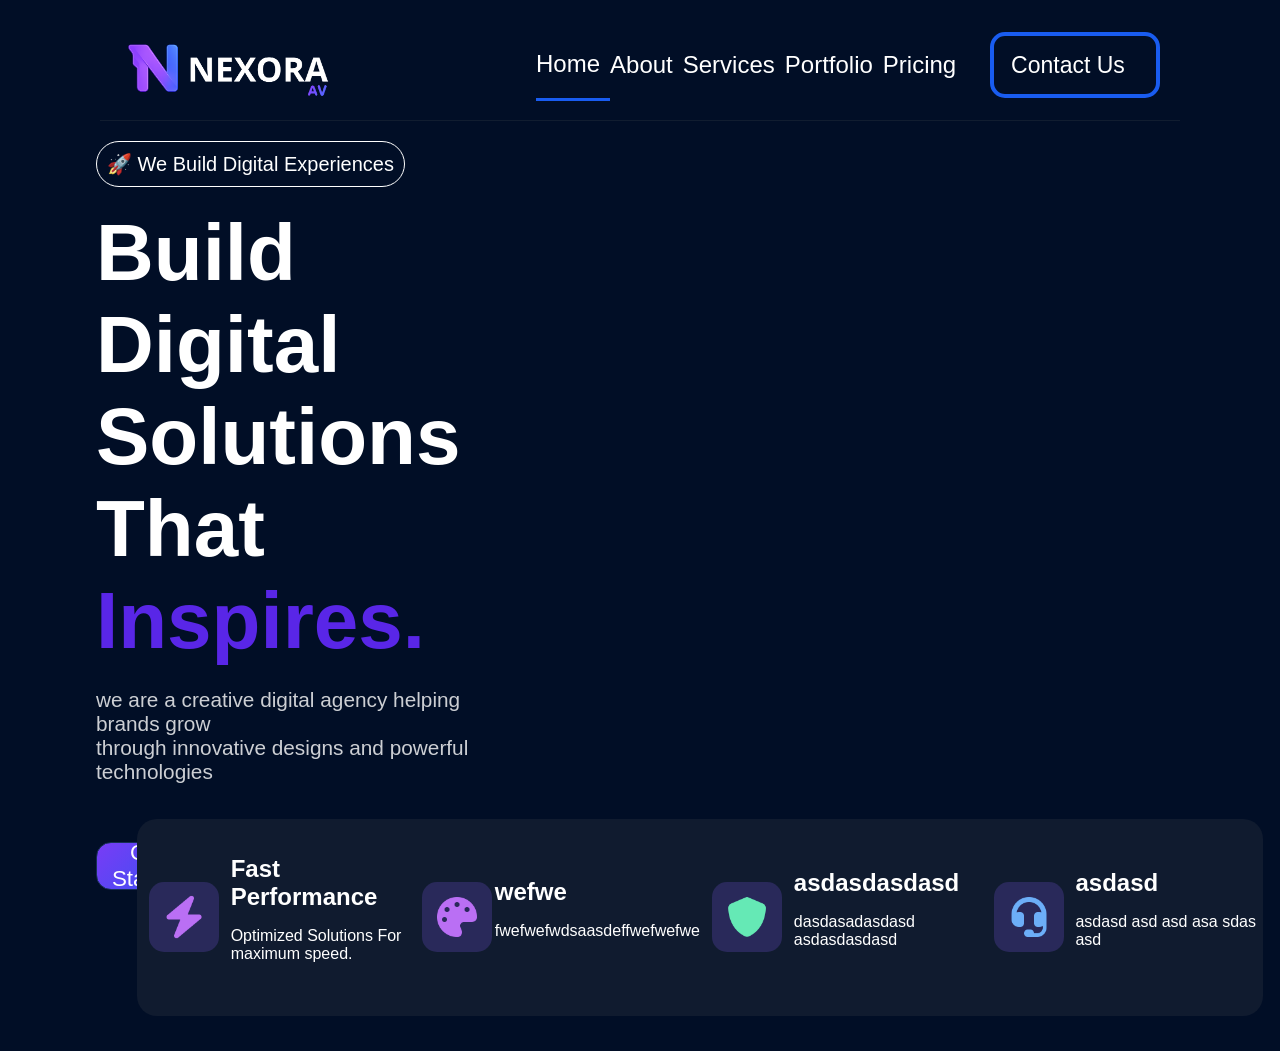
==== code/index.html @ eb7c353b "idk what to say" ====
<!DOCTYPE html>
<html lang="en">

          <head>
                   
                    <link rel="stylesheet" href="style.css">
                    <link rel="shortcut icon" href="img/logo.png" type="image/x-icon">
                    <meta charset="UTF-8">
                    <meta name="viewport" content="width=device-width, initial-scale=1.0">
                    <title>Nexora</title>
                    <link rel="alternate" href="atom.xml" type="application/atom+xml" title="Atom">
          </head>

          <body>

                    <header>
                              <nav>
                                        <img id="logo" src="./img/brand.png" alt="">

                                        <ul>
                                                  <li id="home"><a href="">Home</a></li>
                                                  <li><a href="./About/index.html">About</a></li>
                                                  <li><a href="./Services/index.html">Services</a></li>
                                                  <li><a href="./Portfolio/index.html">Portfolio</a></li>
                                                  <li><a href="./pricing/index.html">Pricing</a></li>
                                                  
                                        </ul>
                                        <button id="contact_us">Contact Us</button>
                              </nav>
                    </header>
                    <main>
                              <div id="mainContainer">
                                        <div id="informContainer">
                                                  <h6 id="pill">🚀 We Build Digital Experiences</h6>
                                                  <h1 id="mainH">Build Digital <br> Solutions That <br>
                                                            <span>Inspires.</span>
                                                  </h1>
                                                  <p id="paragraph">we are a creative digital agency helping brands grow
                                                            <br> through innovative designs and powerful technologies
                                                  </p>
                                                  <div id="buttonContainer">
                                                            <button id="b1">Get Started <img src="./img/arrow_right.png"
                                                                                alt=""></button>
                                                            <button id="b2">View Our Work <img src="./img/business.png"
                                                                                alt=""></button>
                                                  </div>
                                        </div>
                                        <div id="imgcontainer">
                                                  <img id="tabImg" src="./img/data.png" alt="">
                                        </div>

                              </div>
                              <div id="supportContainer">
                                        <div id="futter">
                                                  <div class="child">
                                                            <div class="imgcontan">
                                                                      <div class="imgc">
                                                                                <img class="img" src="./img/bolt-solid.png" alt="">
                                                                      </div>
                                                            </div>
                                                            <div>
                                                                      <h1 class="smallH">Fast Performance</h1>
                                                                      <p class="smallp">Optimized Solutions For <br> maximum speed. </p>
                                                            </div>
                                                  </div>
                                                  <div class="child">
                                                            <div class="imgcontan">
                                                                      <div class="imgc">
                                                                                <img class="img"
                                                                                          src="./img/palette-solid.png"
                                                                                          alt="">
                                                                      </div>
                                                            </div>
                                                            <div>
                                                                      <h1 class="smallH">wefwe</h1>
                                                                      <p class="smallp">fwefwefwdsaasdeffwefwefwe</p>
                                                            </div>
                                                  </div>
                                                  <div class="child">
                                                            <div class="imgcontan">
                                                                      <div class="imgc">
                                                                                <img class="img"
                                                                                          src="./img/shield-solid.png"
                                                                                          alt="">
                                                                      </div>
                                                            </div>
                                                            <div>
                                                                      <h1 class="smallH">asdasdasdasd</h1>
                                                                      <p class="smallp">dasdasadasdasd asdasdasdasd</p>
                                                            </div>
                                                  </div>
                                                  <div class="child">
                                                            <div class="imgcontan">
                                                                      <div class="imgc">
                                                                                <img class="img"
                                                                                          src="./img/headset-solid.png"
                                                                                          alt="">
                                                                      </div>
                                                            </div>
                                                            <div>
                                                                      <h1 class="smallH">asdasd</h1>
                                                                      <p class="smallp"> asdasd asd asd asa sdas asd</p>
                                                            </div>
                                                  </div>
                                        </div>
                              </div>
                    </main>
                    <script src="app.js"></script>
          </body>

</html>
---- code/style.css ----
body {
          width: 100%;
          height: 100vh;
          margin: 0px;
          background: #010e26;
          display: grid;
          grid-template-rows: auto 1fr auto;

}




header {
          margin-top: 10px;
          padding-left: 100px;
          padding-right: 100px;

}

nav {

          display: grid;
          grid-template-columns: auto 1fr auto;
          border-bottom: 0.5px solid #111d30;

}

nav ul {

          text-align: center;
          padding-left: 30%;
          padding-right: 10%;
          display: flex;
          list-style: none;
          justify-content: space-between;
          align-items: center;
}

nav ul a {
          font-family: "Poppi", sans-serif;
          text-decoration: none;
          color: #ffff;
          font-weight: 300;
          font-size: 1.5rem;
          margin-right: 10px;
}

#logo {
          width: 250px;
}

#contact_us {
          background: #010e26;
          align-self: center;
          height: 60%;
          font-weight: 500;
          font-size: 23px;
          color: white;
          width: 170px;
          border: 4px solid #195cf0;
          border-radius: 15px;
          font-family: "Poppi", sans-serif;


}

#home {
          padding: 20px;
          padding-left: 0px;
          padding-right: 0px;
          border-bottom: 3px solid #195cf0;

}

#mainContainer {

          width: 100%;
          height: 75%;
          display: grid;
          grid-template-columns: 1fr 1fr;
}



#informContainer {
          display: grid;
          grid-template-rows: auto auto auto 1fr;
          height: 100%;
          margin-left: 20%;
          

}

#pill {
          font-family: "Poppi", sans-serif;
          color: white;
          font-size: 20px;
          width: fit-content;
          border: 1px solid white;
          border-radius: 30px;
          padding: 10px;
          font-weight: 100;
          margin: 20px;
          margin-left: 0px;
}

span {
          color: #5926e7;
}

#mainH {
          font-family: "Poppi", sans-serif;
          color: white;
          font-size: 5em;
          margin: 0px;



}

#paragraph {
          font-size: 1.3em;
          color: white;
          opacity: 0.8;
          font-family: "Poppi", sans-serif;
}

#buttonContainer {
          display: flex;
          align-items: center;
          justify-content: start;

}

button {
          margin: 20px;
          border: 1px solid #172f54;
          height: 40%;
          width: 37%;
          color: white;
          text-align: center;
          align-items: center;
          display: flex;
          padding-right: 20px;
          font-weight: 500;
          justify-content: space-around;
          border-radius: 15px;
          background: none;
          font-size: 1.4em;

}

#b1 {
          margin-left: 0px;
          background: linear-gradient(134deg, #793cf6, #195bef);
          background: linear-gradient(134deg, #793cf6, #195bef);

}

#imgcontainer {
          filter: drop-shadow(0px 0px 90px #195bef);
          display: flex;
          align-items: center;
          justify-content: center;


}

#tabImg {
          width: 800px;
}

#supportContainer {
          width: 100%;
          height: 25%;

          display: flex;
          justify-content: center;
          align-items: start;
}

#futter {
          margin-left: 120px;
          display: grid;
          grid-template-columns: 1fr 1fr 1fr 1fr;
          width: 88%;
          height: 85%;
          background: #101b2f;
          border-radius: 20px;


}

.child {
          
          display: grid;
          grid-template-columns: 1fr 2fr;
          align-items: center;
          
}

.img {
          width: 50px;
}

.imgcontan {
          display: flex;
          align-items: center;
          justify-content: center;
}
.imgc{
          width: 70px;
          height: 70px;
          background: #29295a;
          display: flex;
          align-items: center;
          justify-content: center;
          border-radius: 15px;
}

.smallH {
          font-size:1.5em;
          margin: 0px;
          font-family: "Poppi", sans-serif;
          color: white;
}

.smallp {
          font-family: "Poppi", sans-serif;
          color: white;
}
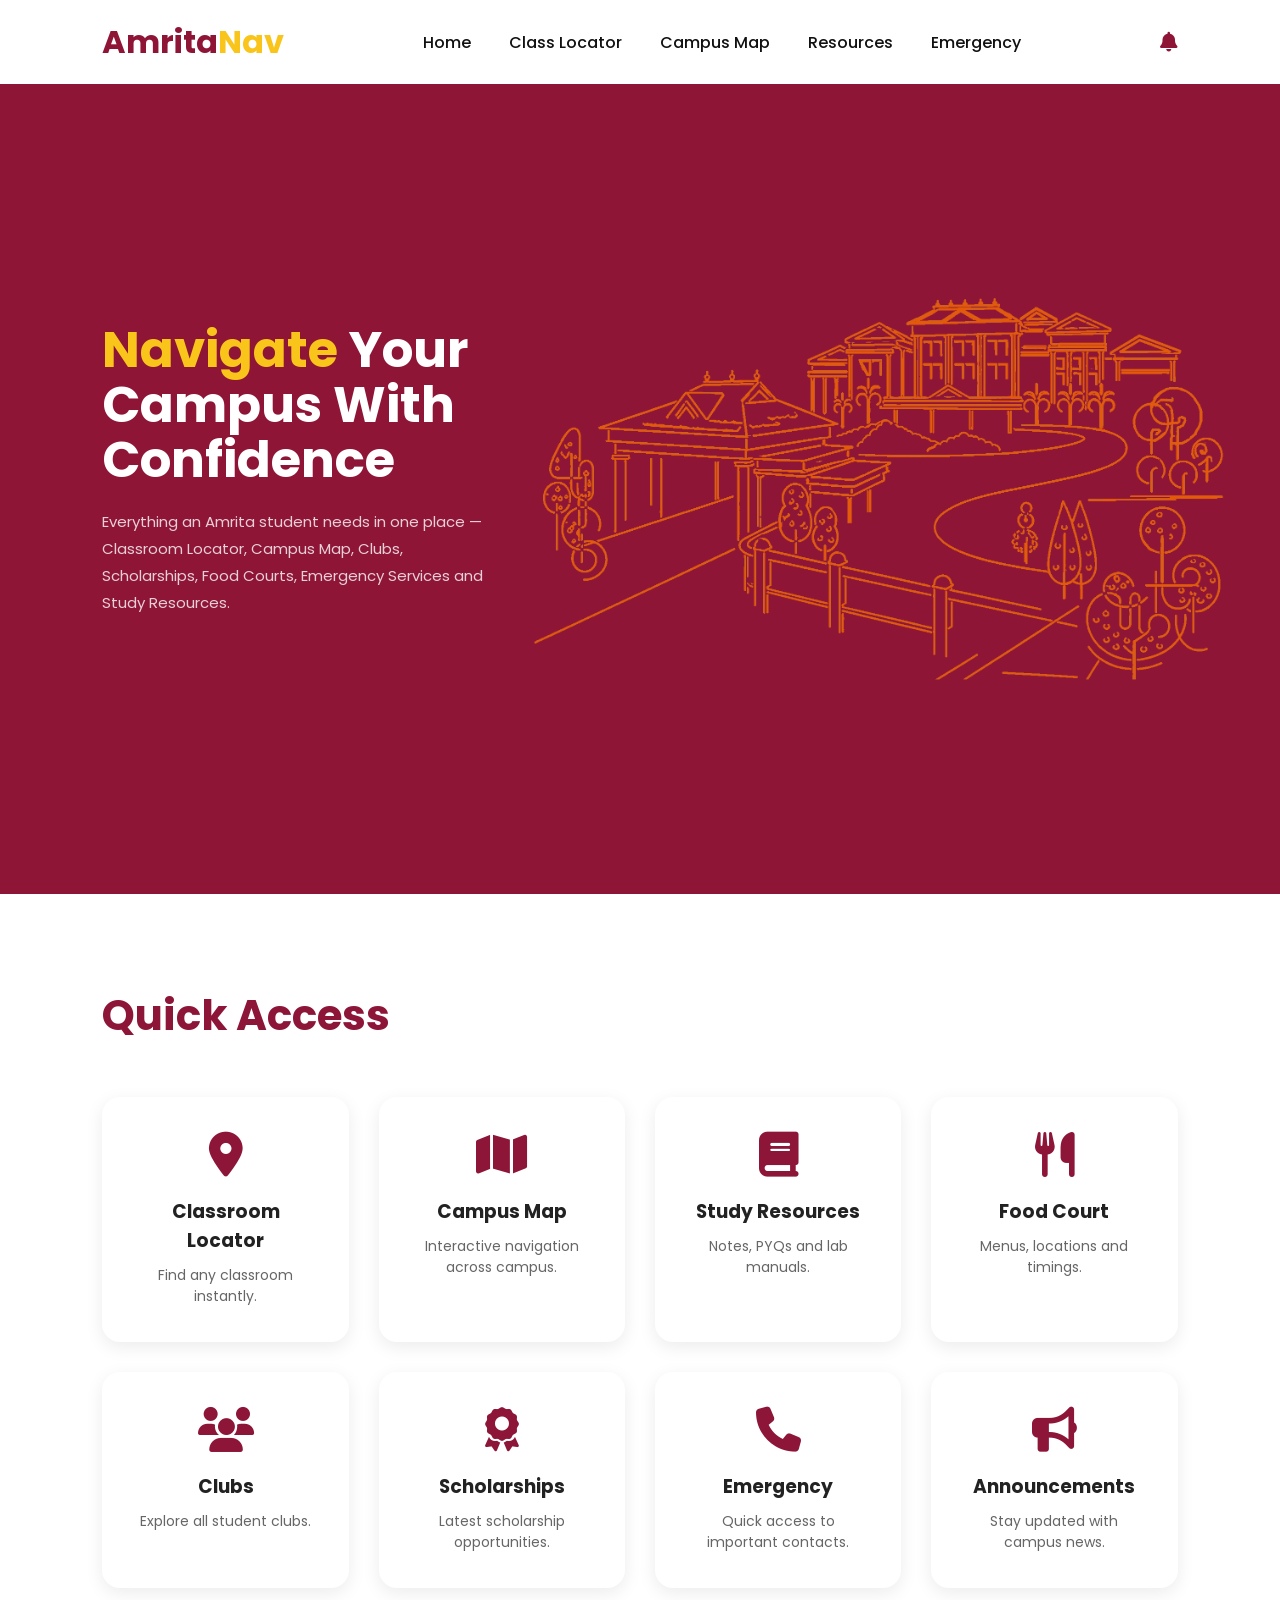
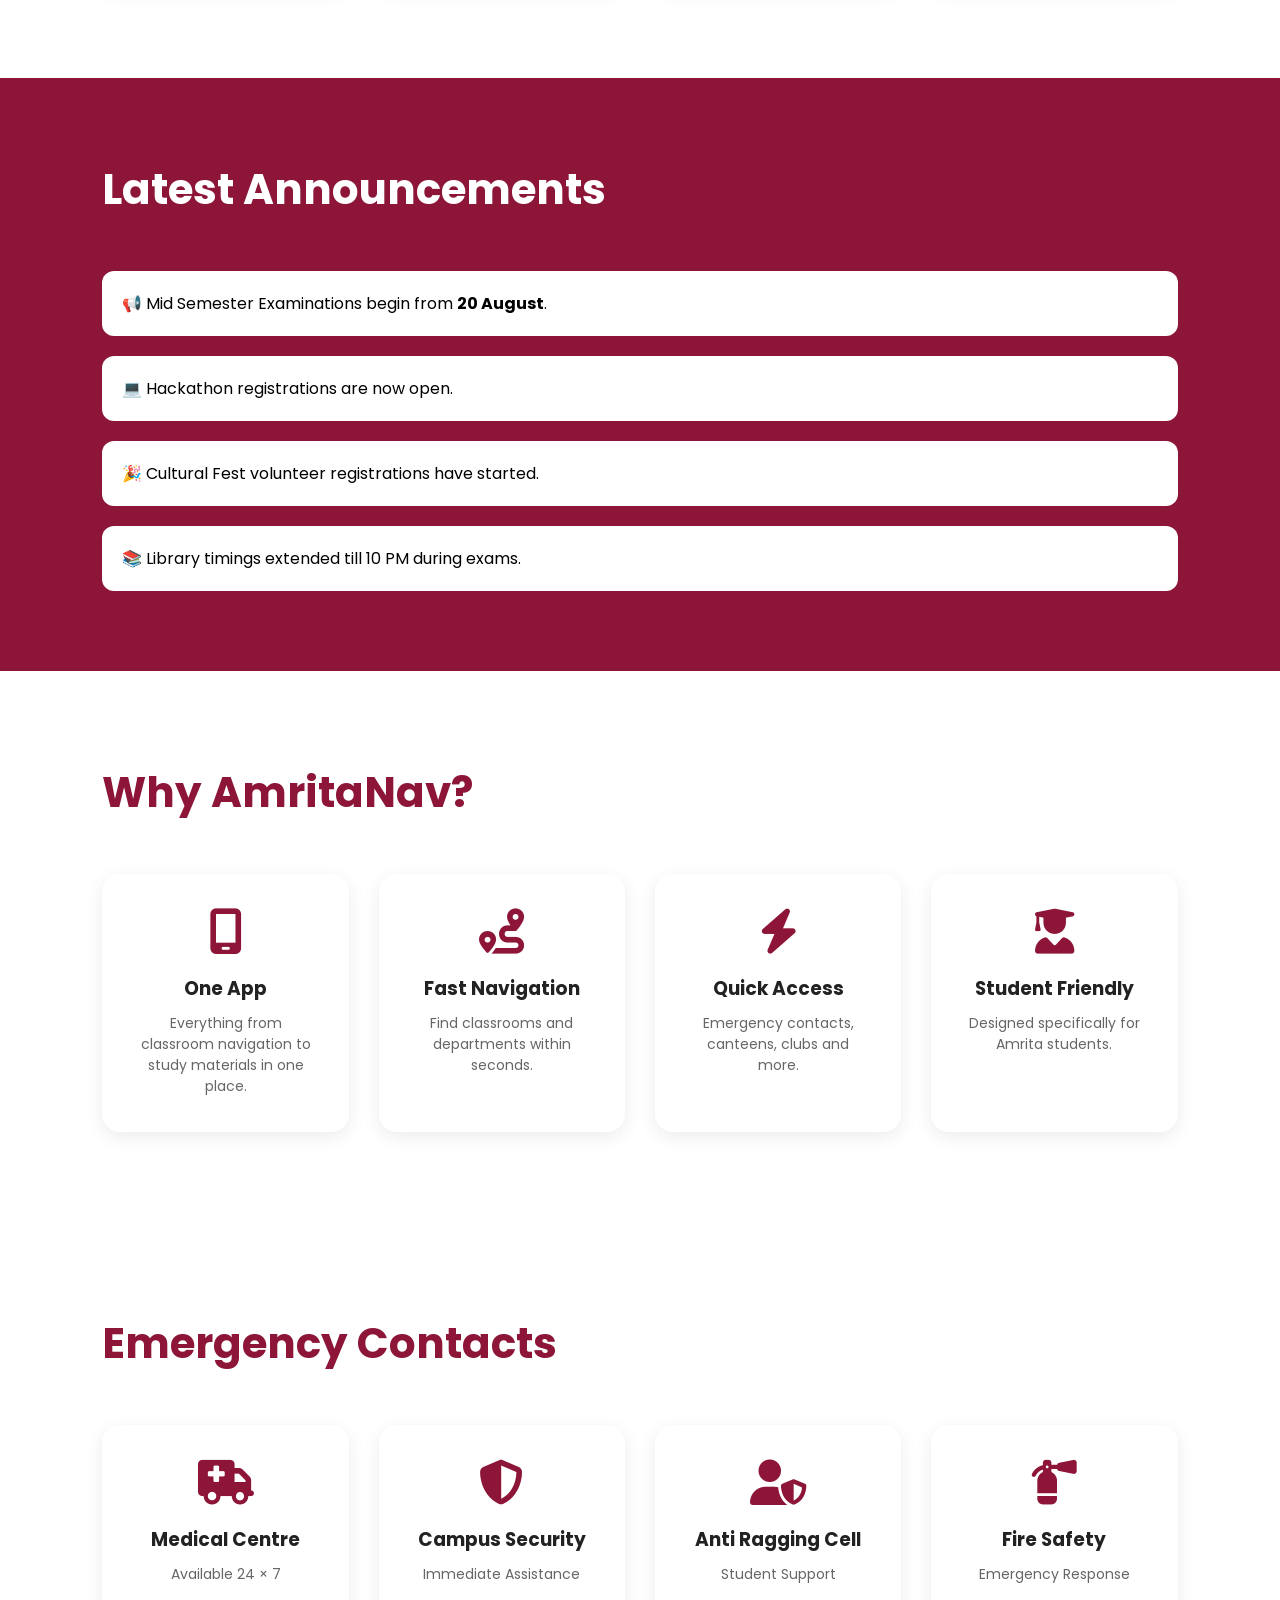
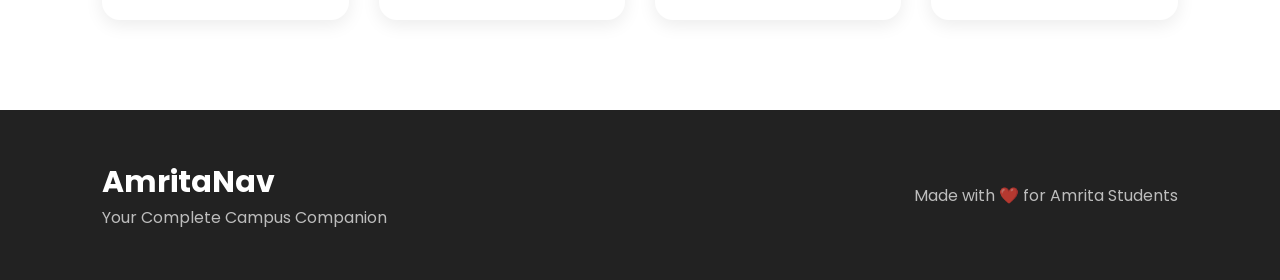
==== commit d7a336a3: "s" ====
--- a/code/index.html
+++ b/code/index.html
@@ -1,111 +1,392 @@
-<!DOCTYPE html>
-<html lang="en">
-
-          <head>
-                   
-                    <link rel="stylesheet" href="style.css">
-                    <link rel="shortcut icon" href="img/logo.png" type="image/x-icon">
-                    <meta charset="UTF-8">
-                    <meta name="viewport" content="width=device-width, initial-scale=1.0">
-                    <title>Nexora</title>
-                    <link rel="alternate" href="atom.xml" type="application/atom+xml" title="Atom">
-          </head>
-
-          <body>
-
-                    <header>
-                              <nav>
-                                        <img id="logo" src="./img/brand.png" alt="">
-
-                                        <ul>
-                                                  <li id="home"><a href="">Home</a></li>
-                                                  <li><a href="./About/index.html">About</a></li>
-                                                  <li><a href="./Services/index.html">Services</a></li>
-                                                  <li><a href="./Portfolio/index.html">Portfolio</a></li>
-                                                  <li><a href="./pricing/index.html">Pricing</a></li>
-                                                  
-                                        </ul>
-                                        <button id="contact_us">Contact Us</button>
-                              </nav>
-                    </header>
-                    <main>
-                              <div id="mainContainer">
-                                        <div id="informContainer">
-                                                  <h6 id="pill">🚀 We Build Digital Experiences</h6>
-                                                  <h1 id="mainH">Build Digital <br> Solutions That <br>
-                                                            <span>Inspires.</span>
-                                                  </h1>
-                                                  <p id="paragraph">we are a creative digital agency helping brands grow
-                                                            <br> through innovative designs and powerful technologies
-                                                  </p>
-                                                  <div id="buttonContainer">
-                                                            <button id="b1">Get Started <img src="./img/arrow_right.png"
-                                                                                alt=""></button>
-                                                            <button id="b2">View Our Work <img src="./img/business.png"
-                                                                                alt=""></button>
-                                                  </div>
-                                        </div>
-                                        <div id="imgcontainer">
-                                                  <img id="tabImg" src="./img/data.png" alt="">
-                                        </div>
-
-                              </div>
-                              <div id="supportContainer">
-                                        <div id="futter">
-                                                  <div class="child">
-                                                            <div class="imgcontan">
-                                                                      <div class="imgc">
-                                                                                <img class="img" src="./img/bolt-solid.png" alt="">
-                                                                      </div>
-                                                            </div>
-                                                            <div>
-                                                                      <h1 class="smallH">Fast Performance</h1>
-                                                                      <p class="smallp">Optimized Solutions For <br> maximum speed. </p>
-                                                            </div>
-                                                  </div>
-                                                  <div class="child">
-                                                            <div class="imgcontan">
-                                                                      <div class="imgc">
-                                                                                <img class="img"
-                                                                                          src="./img/palette-solid.png"
-                                                                                          alt="">
-                                                                      </div>
-                                                            </div>
-                                                            <div>
-                                                                      <h1 class="smallH">wefwe</h1>
-                                                                      <p class="smallp">fwefwefwdsaasdeffwefwefwe</p>
-                                                            </div>
-                                                  </div>
-                                                  <div class="child">
-                                                            <div class="imgcontan">
-                                                                      <div class="imgc">
-                                                                                <img class="img"
-                                                                                          src="./img/shield-solid.png"
-                                                                                          alt="">
-                                                                      </div>
-                                                            </div>
-                                                            <div>
-                                                                      <h1 class="smallH">asdasdasdasd</h1>
-                                                                      <p class="smallp">dasdasadasdasd asdasdasdasd</p>
-                                                            </div>
-                                                  </div>
-                                                  <div class="child">
-                                                            <div class="imgcontan">
-                                                                      <div class="imgc">
-                                                                                <img class="img"
-                                                                                          src="./img/headset-solid.png"
-                                                                                          alt="">
-                                                                      </div>
-                                                            </div>
-                                                            <div>
-                                                                      <h1 class="smallH">asdasd</h1>
-                                                                      <p class="smallp"> asdasd asd asd asa sdas asd</p>
-                                                            </div>
-                                                  </div>
-                                        </div>
-                              </div>
-                    </main>
-                    <script src="app.js"></script>
-          </body>
-
+<!DOCTYPE html>
+<html lang="en">
+
+          <head>
+                    <link rel="shortcut icon" href="./logo.png" type="image/x-icon">
+
+                    <meta charset="UTF-8">
+
+                    <meta name="viewport" content="width=device-width, initial-scale=1.0">
+
+                    <title>AmritaNav</title>
+
+                    <link rel="preconnect" href="https://fonts.googleapis.com">
+
+                    <link rel="preconnect" href="https://fonts.gstatic.com" crossorigin>
+
+                    <link href="https://fonts.googleapis.com/css2?family=Poppins:wght@300;400;500;600;700&display=swap"
+                              rel="stylesheet">
+
+                    <link rel="stylesheet"
+                              href="https://cdnjs.cloudflare.com/ajax/libs/font-awesome/6.6.0/css/all.min.css">
+
+                    <link rel="stylesheet" href="style.css">
+
+          </head>
+
+          <body data-theme="light">
+
+                    <nav>
+
+                              <div class="logo">
+
+                                        Amrita<span>Nav</span>
+
+                              </div>
+
+                              <ul>
+
+                                        <li><a href="#">Home</a></li>
+
+                                        <li><a href="#">Class Locator</a></li>
+
+                                        <li><a href="#">Campus Map</a></li>
+
+                                        <li><a href="#">Resources</a></li>
+
+                                        <li><a href="#">Emergency</a></li>
+
+                              </ul>
+
+                              <div class="icons">
+                                        <i class="fa-solid fa-bell"></i>
+
+                              </div>
+
+                    </nav>
+
+                    <section class="page1">
+
+                              
+
+                                        <div>
+                                                  <h1>
+
+                                                            <Span>Navigate</Span> Your Campus With Confidence
+
+                                                  </h1>
+
+                                                  <p>
+
+                                                            Everything an Amrita student needs in one place —
+                                                            Classroom Locator, Campus Map, Clubs,
+                                                            Scholarships, Food Courts, Emergency Services
+                                                            and Study Resources.
+
+                                                  </p>
+                                        </div>
+                                        <div>
+                                                  <img class="Collage" id="Collage" src="./img/Collage.webp" alt="">
+                                        </div>
+
+
+
+                             
+
+                    </section>
+
+                    <section class="section">
+
+                              <h2 class="title">
+
+                                        Quick Access
+
+                              </h2>
+
+                              <div class="grid">
+
+                                        <div class="card">
+
+                                                  <i class="fa-solid fa-location-dot"></i>
+
+                                                  <h3>Classroom Locator</h3>
+
+                                                  <p>Find any classroom instantly.</p>
+
+                                        </div>
+
+                                        <div class="card">
+
+                                                  <i class="fa-solid fa-map"></i>
+
+                                                  <h3>Campus Map</h3>
+
+                                                  <p>Interactive navigation across campus.</p>
+
+                                        </div>
+
+                                        <div class="card">
+
+                                                  <i class="fa-solid fa-book"></i>
+
+                                                  <h3>Study Resources</h3>
+
+                                                  <p>Notes, PYQs and lab manuals.</p>
+
+                                        </div>
+
+                                        <div class="card">
+
+                                                  <i class="fa-solid fa-utensils"></i>
+
+                                                  <h3>Food Court</h3>
+
+                                                  <p>Menus, locations and timings.</p>
+
+                                        </div>
+
+                                        <div class="card">
+
+                                                  <i class="fa-solid fa-users"></i>
+                                                  <h3>Clubs</h3>
+                                                  <p>Explore all student clubs.</p>
+
+                                        </div>
+
+                                        <div class="card">
+
+                                                  <i class="fa-solid fa-award"></i>
+
+                                                  <h3>Scholarships</h3>
+
+                                                  <p>Latest scholarship opportunities.</p>
+
+                                        </div>
+                                        <div class="card">
+
+                                                  <i class="fa-solid fa-phone"></i>
+
+                                                  <h3>Emergency</h3>
+
+                                                  <p>Quick access to important contacts.</p>
+
+                                        </div>
+
+                                        <div class="card">
+
+                                                  <i class="fa-solid fa-bullhorn"></i>
+
+                                                  <h3>Announcements</h3>
+
+                                                  <p>Stay updated with campus news.</p>
+
+                                        </div>
+
+                              </div>
+
+                    </section>
+
+                    <section class="announcement">
+
+                              <h2 class="title" style="color:white;">
+
+                                        Latest Announcements
+
+                              </h2>
+
+                              <div class="notice">
+
+                                        📢 Mid Semester Examinations begin from <b>20 August</b>.
+
+                              </div>
+
+                              <div class="notice">
+
+                                        💻 Hackathon registrations are now open.
+
+                              </div>
+
+                              <div class="notice">
+
+                                        🎉 Cultural Fest volunteer registrations have started.
+
+                              </div>
+
+                              <div class="notice">
+
+                                        📚 Library timings extended till 10 PM during exams.
+
+                              </div>
+
+                    </section>
+
+                    <section class="section">
+
+                              <h2 class="title">
+
+                                        Why AmritaNav?
+
+                              </h2>
+
+                              <div class="grid">
+
+                                        <div class="card">
+
+                                                  <i class="fa-solid fa-mobile-screen"></i>
+
+                                                  <h3>One App</h3>
+
+                                                  <p>
+
+                                                            Everything from classroom navigation
+                                                            to study materials in one place.
+
+                                                  </p>
+
+                                        </div>
+
+                                        <div class="card">
+
+                                                  <i class="fa-solid fa-route"></i>
+
+                                                  <h3>Fast Navigation</h3>
+
+                                                  <p>
+
+                                                            Find classrooms and departments
+                                                            within seconds.
+
+                                                  </p>
+
+                                        </div>
+
+                                        <div class="card">
+
+                                                  <i class="fa-solid fa-bolt"></i>
+
+                                                  <h3>Quick Access</h3>
+
+                                                  <p>
+
+                                                            Emergency contacts,
+                                                            canteens,
+                                                            clubs and more.
+
+                                                  </p>
+
+                                        </div>
+
+                                        <div class="card">
+
+                                                  <i class="fa-solid fa-user-graduate"></i>
+
+                                                  <h3>Student Friendly</h3>
+
+                                                  <p>
+
+                                                            Designed specifically for
+                                                            Amrita students.
+
+                                                  </p>
+
+                                        </div>
+
+                              </div>
+
+                    </section>
+
+                    <section class="section" style="background:white;">
+
+                              <h2 class="title">
+
+                                        Emergency Contacts
+
+                              </h2>
+
+                              <div class="grid">
+
+                                        <div class="card">
+
+                                                  <i class="fa-solid fa-truck-medical"></i>
+
+                                                  <h3>Medical Centre</h3>
+
+                                                  <p>
+
+                                                            Available 24 × 7
+
+                                                  </p>
+
+                                        </div>
+
+                                        <div class="card">
+
+                                                  <i class="fa-solid fa-shield-halved"></i>
+
+                                                  <h3>Campus Security</h3>
+
+                                                  <p>
+
+                                                            Immediate Assistance
+
+                                                  </p>
+
+                                        </div>
+
+                                        <div class="card">
+
+                                                  <i class="fa-solid fa-user-shield"></i>
+
+                                                  <h3>Anti Ragging Cell</h3>
+
+                                                  <p>
+
+                                                            Student Support
+
+                                                  </p>
+
+                                        </div>
+
+                                        <div class="card">
+
+                                                  <i class="fa-solid fa-fire-extinguisher"></i>
+
+                                                  <h3>Fire Safety</h3>
+
+                                                  <p>
+
+                                                            Emergency Response
+
+                                                  </p>
+
+                                        </div>
+
+                              </div>
+
+                    </section>
+
+                    <footer>
+
+                              <div>
+
+                                        <h2>
+
+                                                  AmritaNav
+
+                                        </h2>
+
+                                        <p>
+
+                                                  Your Complete Campus Companion
+
+                                        </p>
+
+                              </div>
+
+                              <div>
+
+                                        <p>
+
+                                                  Made with ❤️ for Amrita Students
+
+                                        </p>
+
+                              </div>
+
+                    </footer>
+
+                    <script src="app.js"></script>
+
+          </body>
+
 </html>
--- a/code/style.css
+++ b/code/style.css
@@ -1,232 +1,325 @@
+[data-theme="dark"] {
+          --primary: #8f1537;
+          --primary-dark: #6f102a;
+
+          --white: #fff;
+
+          --black: #111;
+
+          --gray: #666;
+
+          --light: #f4f4f4;
+
+          --shadow: 0 12px 35px rgba(0, 0, 0, .08);
+
+          --radius: 18px;
+
+          --transition: .35s ease;
+}
+
+[data-theme="light"] {
+          --primary: #8f1537;
+          --primary-dark: #6f102a;
+          --white: #fff;
+          --black: #111;
+          --gray: #222;
+          --light: #f4f4f4;
+          --shadow: 0 12px 35px rgba(0, 0, 0, .08);
+          --radius: 18px;
+          --transition: .35s ease;
+}
+
+* {
+          margin: 0;
+          padding: 0;
+          box-sizing: border-box;
+          font-family: 'Poppins', sans-serif;
+}
+
+html {
+          scroll-behavior: smooth;
+}
+
 body {
+          background: var(--white);
+          color: var(--gray);
+}
+
+nav {
+
+
           width: 100%;
-          height: 100vh;
-          margin: 0px;
-          background: #010e26;
-          display: grid;
-          grid-template-rows: auto 1fr auto;
-
-}
-
-
-
-
-header {
-          margin-top: 10px;
-          padding-left: 100px;
-          padding-right: 100px;
-
-}
-
-nav {
-
-          display: grid;
-          grid-template-columns: auto 1fr auto;
-          border-bottom: 0.5px solid #111d30;
-
-}
-
-nav ul {
-
-          text-align: center;
-          padding-left: 30%;
-          padding-right: 10%;
-          display: flex;
-          list-style: none;
+          background: var(--white);
+          display: flex;
           justify-content: space-between;
           align-items: center;
+          padding: 18px 8%;
+          z-index: 1000;
+          box-shadow: var(--shadow);
+
+}
+
+.logo {
+
+          font-size: 32px;
+          font-weight: 700;
+          color: var(--primary);
+
+}
+
+.logo span {
+
+          color: #f9c51a;
+
+}
+
+nav ul {
+
+          display: flex;
+          list-style: none;
+          gap: 38px;
+
+}
+
+nav ul li {
+
+          position: relative;
+
 }
 
 nav ul a {
-          font-family: "Poppi", sans-serif;
+          color: var(--black);
+          font-weight: 500;
           text-decoration: none;
-          color: #ffff;
-          font-weight: 300;
-          font-size: 1.5rem;
-          margin-right: 10px;
-}
-
-#logo {
-          width: 250px;
-}
-
-#contact_us {
-          background: #010e26;
-          align-self: center;
-          height: 60%;
-          font-weight: 500;
-          font-size: 23px;
+          transition: .3s;
+
+}
+
+nav ul a:hover {
+
+          color: var(--primary);
+
+}
+
+nav ul li::after {
+
+          content: "";
+
+          position: absolute;
+
+          left: 0;
+
+          bottom: -8px;
+
+          width: 0;
+
+          height: 2px;
+
+          background: var(--primary);
+
+          transition: .3s;
+
+}
+
+nav ul li:hover::after {
+
+          width: 100%;
+
+}
+
+.icons {
+
+          display: flex;
+          gap: 20px;
+          font-size: 20px;
+          color: #8f1537;
+
+}
+
+.page1 {
+          gap: 30px;
+          height: 90vh;
+          background: #8f1537;
+
+          background-size: cover;
+          background-position: center;
+
+          display: grid;
+
+          grid-template-columns: 1fr 1fr;
+
+
+          padding: 0 8%;
+
+}
+
+.page1>div:nth-child(1) {
+          display: flex;
+          flex-direction: column;
+          justify-content: center;
+          min-width: 400px;
+          max-width: 700px;
           color: white;
-          width: 170px;
-          border: 4px solid #195cf0;
-          border-radius: 15px;
-          font-family: "Poppi", sans-serif;
-
-
-}
-
-#home {
+          place-items: center;
+
+}
+
+.page1>div:nth-child(2) {
+          display: grid;
+          place-items: center right;
+          position: relative;
+
+}
+
+
+.page1 img {
+          width: 55vw;
+          transition: .6s;
+}
+
+.page1 h1 {
+
+          font-size: 50px;
+          line-height: 1.1;
+          margin-bottom: 20px;
+
+}
+
+.page1 h1>span {
+          color: #f9c51a;
+
+}
+
+.page1 p {
+
+          font-size: 15px;
+          line-height: 1.8;
+          margin-bottom: 40px;
+          opacity: 0.8;
+
+}
+
+
+
+.section {
+
+          padding: 90px 8%;
+
+}
+
+.title {
+
+          font-size: 42px;
+          margin-bottom: 50px;
+          color: #8C1538;
+
+}
+
+.grid {
+
+          display: grid;
+          grid-template-columns: repeat(auto-fit, minmax(230px, 1fr));
+          gap: 30px;
+
+}
+
+.card {
+
+          background: white;
+          padding: 35px;
+          border-radius: 18px;
+          text-align: center;
+          box-shadow: 0 5px 18px rgba(0, 0, 0, .08);
+          transition: .3s;
+
+}
+
+.card:hover {
+
+          transform: translateY(-10px);
+
+}
+
+.card i {
+
+          font-size: 45px;
+          color: #8C1538;
+          margin-bottom: 20px;
+
+}
+
+.card h3 {
+
+          margin-bottom: 10px;
+
+}
+
+.card p {
+
+          font-size: 14px;
+          color: #666;
+
+}
+
+.announcement {
+
+          background: #8C1538;
+          color: white;
+          padding: 80px 8%;
+
+}
+
+.notice {
+
+          background: white;
+          color: black;
           padding: 20px;
-          padding-left: 0px;
-          padding-right: 0px;
-          border-bottom: 3px solid #195cf0;
-
-}
-
-#mainContainer {
-
-          width: 100%;
-          height: 75%;
-          display: grid;
-          grid-template-columns: 1fr 1fr;
-}
-
-
-
-#informContainer {
-          display: grid;
-          grid-template-rows: auto auto auto 1fr;
-          height: 100%;
-          margin-left: 20%;
-          
-
-}
-
-#pill {
-          font-family: "Poppi", sans-serif;
+          border-radius: 12px;
+          margin-top: 20px;
+
+}
+
+footer {
+
+          background: #222;
           color: white;
-          font-size: 20px;
-          width: fit-content;
-          border: 1px solid white;
-          border-radius: 30px;
-          padding: 10px;
-          font-weight: 100;
-          margin: 20px;
-          margin-left: 0px;
-}
-
-span {
-          color: #5926e7;
-}
-
-#mainH {
-          font-family: "Poppi", sans-serif;
-          color: white;
-          font-size: 5em;
-          margin: 0px;
-
-
-
-}
-
-#paragraph {
-          font-size: 1.3em;
-          color: white;
-          opacity: 0.8;
-          font-family: "Poppi", sans-serif;
-}
-
-#buttonContainer {
-          display: flex;
+          padding: 50px 8%;
+          display: flex;
+          justify-content: space-between;
           align-items: center;
-          justify-content: start;
-
-}
-
-button {
-          margin: 20px;
-          border: 1px solid #172f54;
-          height: 40%;
-          width: 37%;
-          color: white;
-          text-align: center;
-          align-items: center;
-          display: flex;
-          padding-right: 20px;
-          font-weight: 500;
-          justify-content: space-around;
-          border-radius: 15px;
-          background: none;
-          font-size: 1.4em;
-
-}
-
-#b1 {
-          margin-left: 0px;
-          background: linear-gradient(134deg, #793cf6, #195bef);
-          background: linear-gradient(134deg, #793cf6, #195bef);
-
-}
-
-#imgcontainer {
-          filter: drop-shadow(0px 0px 90px #195bef);
-          display: flex;
-          align-items: center;
-          justify-content: center;
-
-
-}
-
-#tabImg {
-          width: 800px;
-}
-
-#supportContainer {
-          width: 100%;
-          height: 25%;
-
-          display: flex;
-          justify-content: center;
-          align-items: start;
-}
-
-#futter {
-          margin-left: 120px;
-          display: grid;
-          grid-template-columns: 1fr 1fr 1fr 1fr;
-          width: 88%;
-          height: 85%;
-          background: #101b2f;
-          border-radius: 20px;
-
-
-}
-
-.child {
-          
-          display: grid;
-          grid-template-columns: 1fr 2fr;
-          align-items: center;
-          
-}
-
-.img {
-          width: 50px;
-}
-
-.imgcontan {
-          display: flex;
-          align-items: center;
-          justify-content: center;
-}
-.imgc{
-          width: 70px;
-          height: 70px;
-          background: #29295a;
-          display: flex;
-          align-items: center;
-          justify-content: center;
-          border-radius: 15px;
-}
-
-.smallH {
-          font-size:1.5em;
-          margin: 0px;
-          font-family: "Poppi", sans-serif;
-          color: white;
-}
-
-.smallp {
-          font-family: "Poppi", sans-serif;
-          color: white;
+
+}
+
+footer h2 {
+
+          font-size: 30px;
+
+}
+
+footer p {
+
+          opacity: .7;
+
+}
+
+@media(max-width:900px) {
+
+          .hero h1 {
+
+                    font-size: 42px;
+
+          }
+
+          .search-box {
+
+                    width: 100%;
+
+          }
+
+          nav ul {
+
+                    display: none;
+
+          }
+
 }
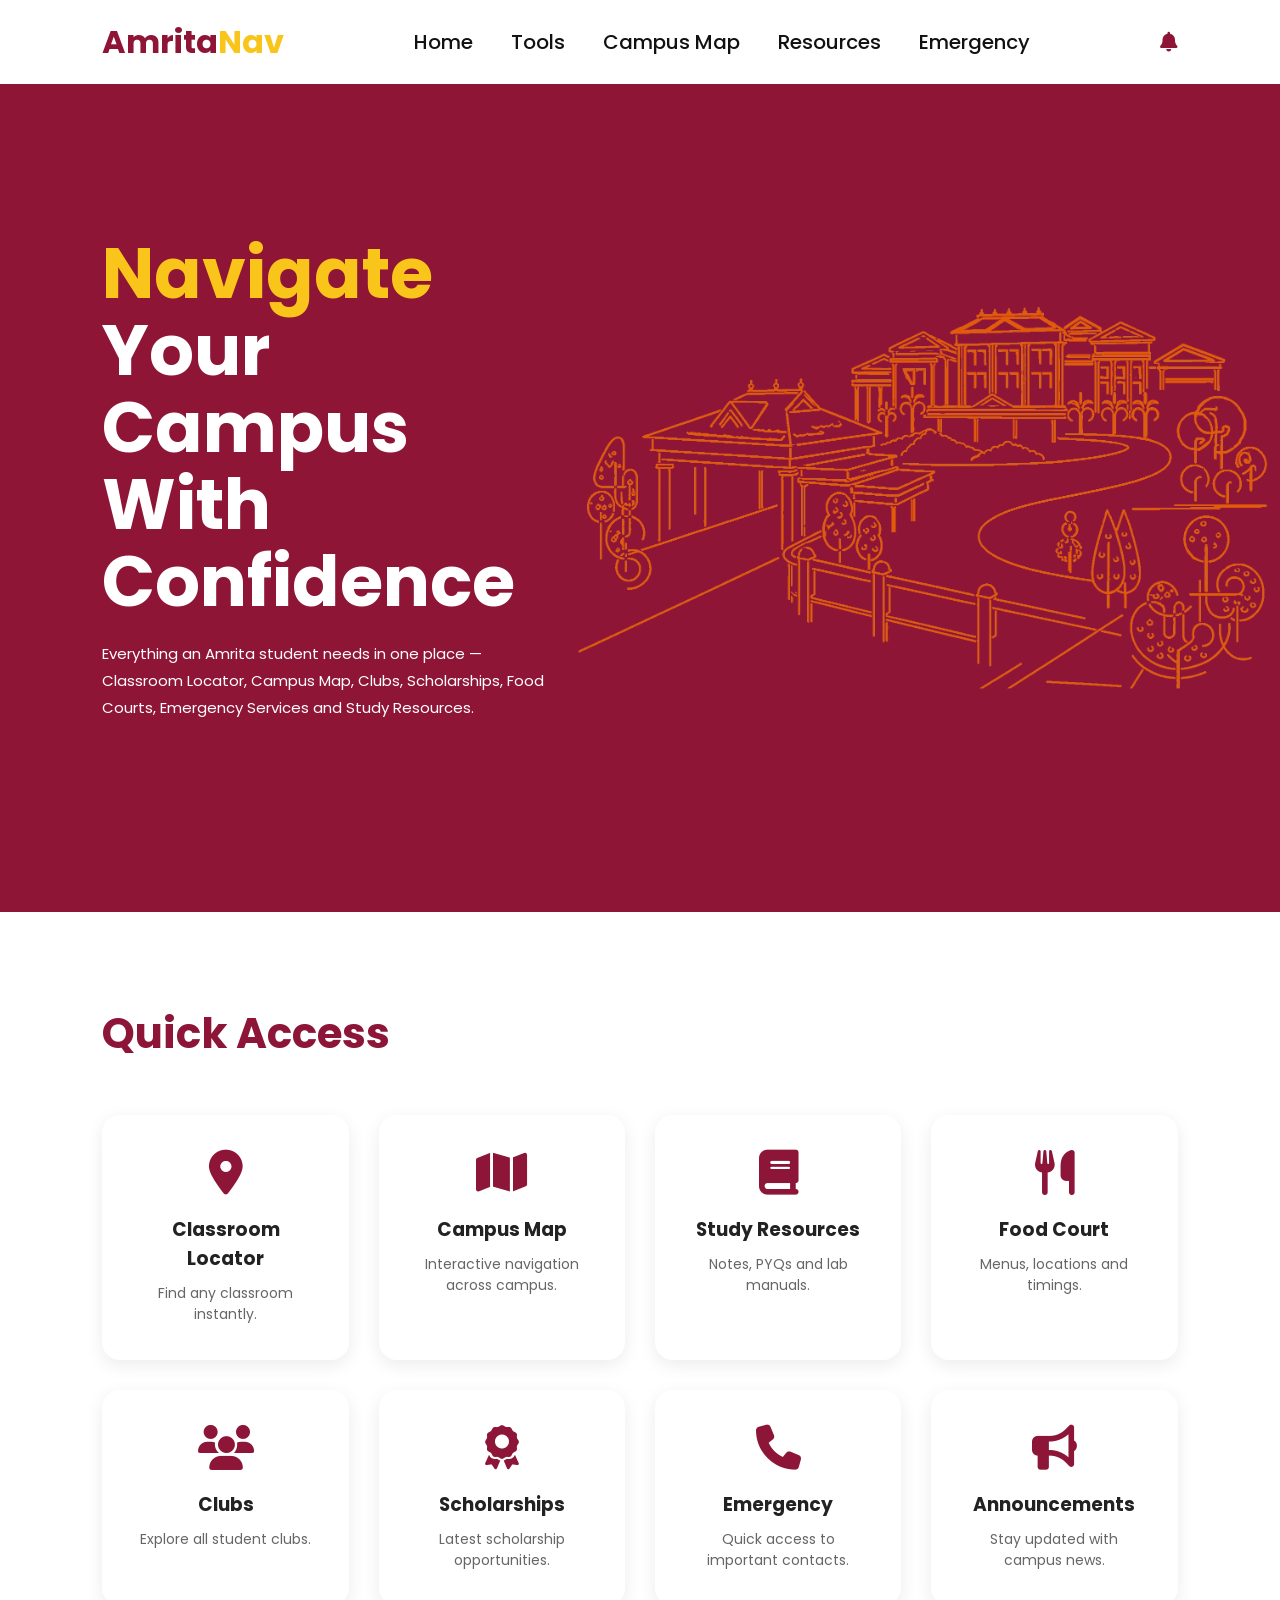
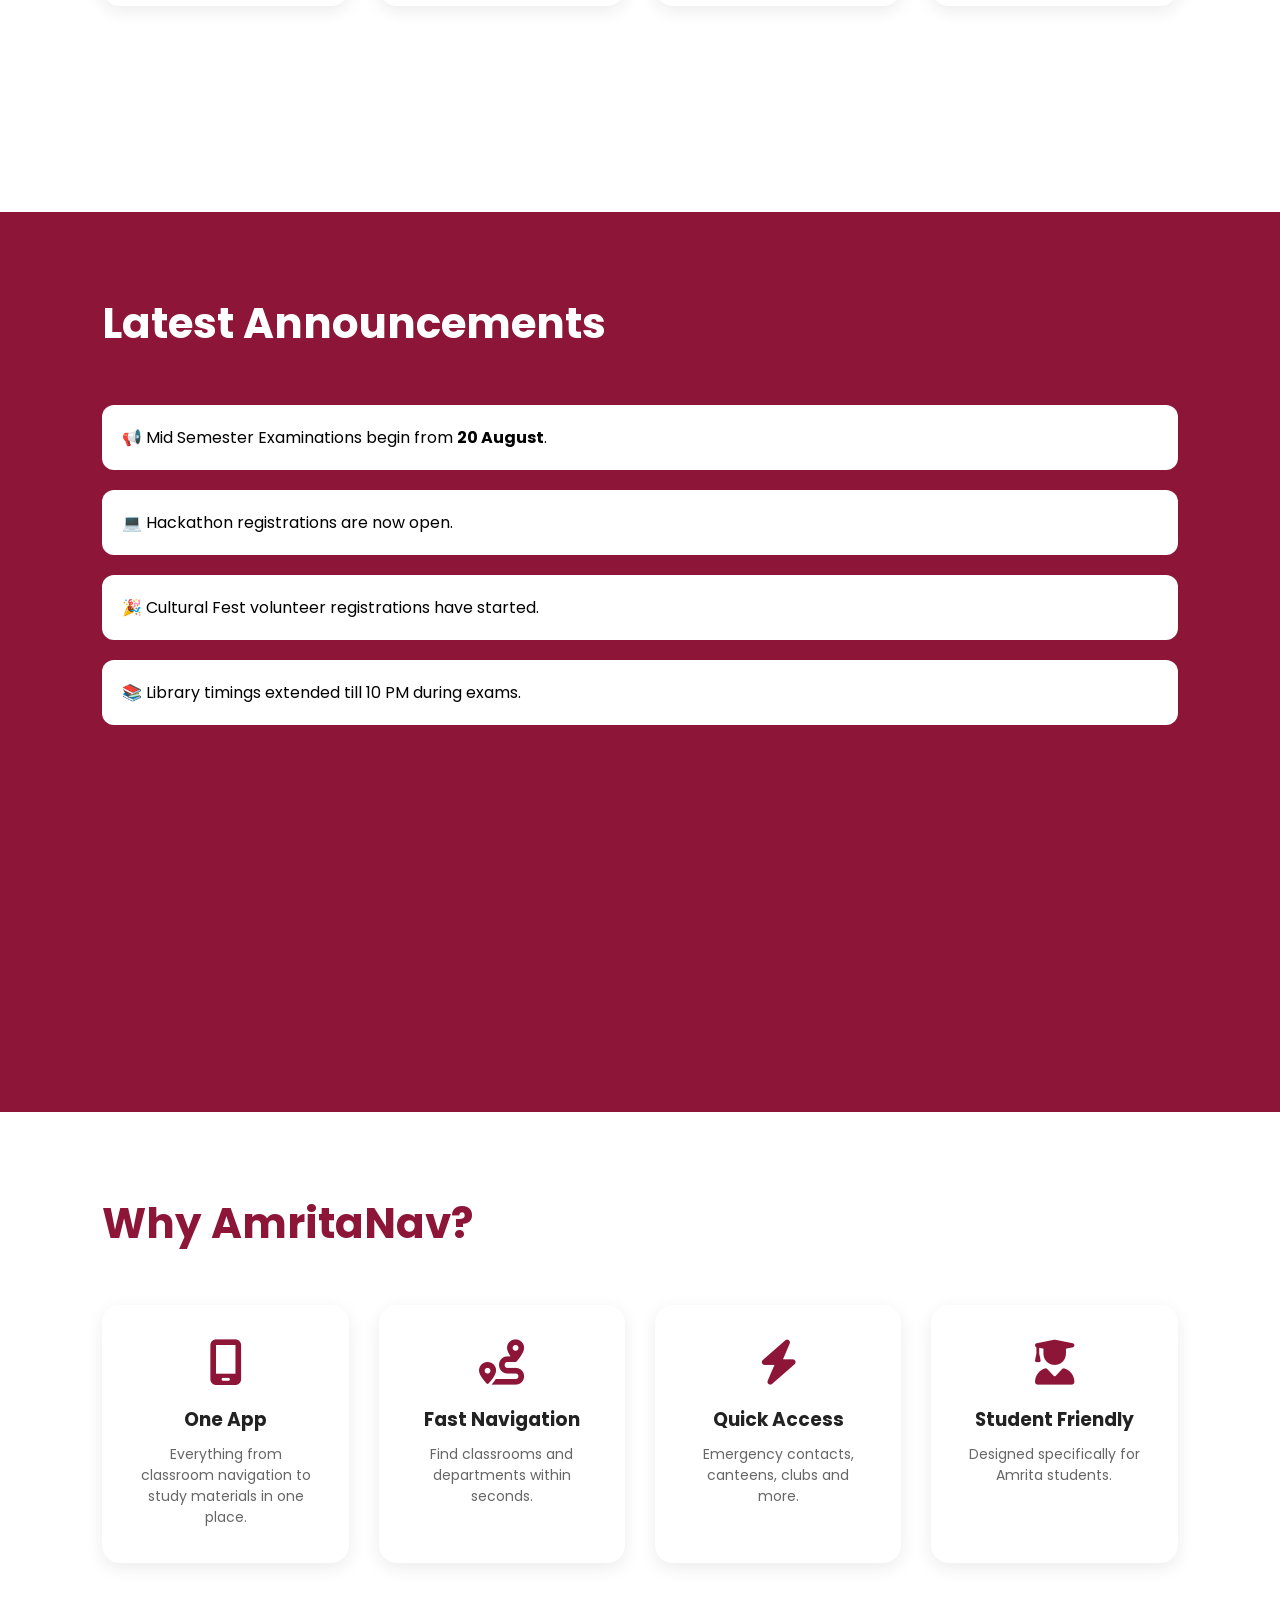
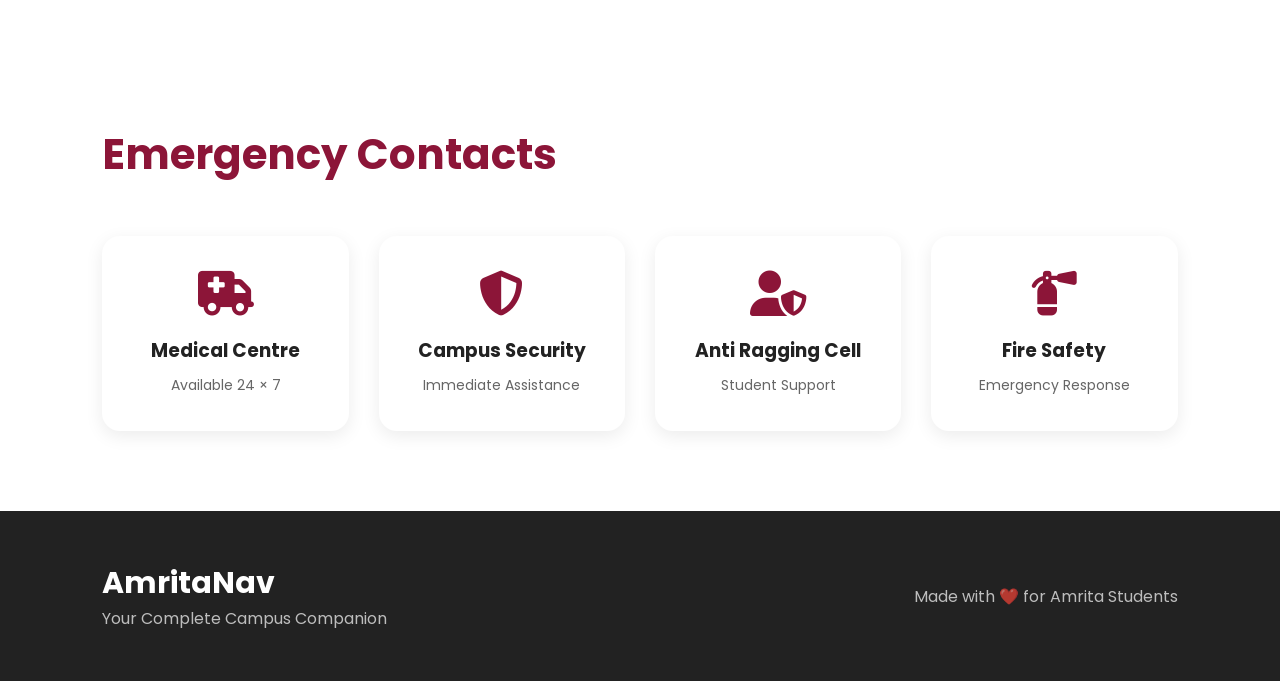
==== commit a7c63109: "home complete and resposvice" ====
--- a/code/index.html
+++ b/code/index.html
@@ -2,7 +2,7 @@
 <html lang="en">
 
           <head>
-                    <link rel="shortcut icon" href="./logo.png" type="image/x-icon">
+                    <link rel="shortcut icon" href="./img/logo.png" type="image/x-icon">
 
                     <meta charset="UTF-8">
 
@@ -26,9 +26,9 @@
 
           <body data-theme="light">
 
-                    <nav>
-
-                              <div class="logo">
+                    <nav class=" element">
+
+                              <div class="logo element">
 
                                         Amrita<span>Nav</span>
 
@@ -38,7 +38,7 @@
 
                                         <li><a href="#">Home</a></li>
 
-                                        <li><a href="#">Class Locator</a></li>
+                                        <li><a href="./Tools/index.html">Tools</a></li>
 
                                         <li><a href="#">Campus Map</a></li>
 
@@ -60,13 +60,13 @@
                               
 
                                         <div>
-                                                  <h1>
+                                                  <h1 class="h1" >
 
                                                             <Span>Navigate</Span> Your Campus With Confidence
 
                                                   </h1>
 
-                                                  <p>
+                                                  <p class=" h1">
 
                                                             Everything an Amrita student needs in one place —
                                                             Classroom Locator, Campus Map, Clubs,
@@ -85,7 +85,7 @@
 
                     </section>
 
-                    <section class="section">
+                    <section class="page2">
 
                               <h2 class="title">
 
@@ -176,7 +176,7 @@
 
                     </section>
 
-                    <section class="announcement">
+                    <section class="page3">
 
                               <h2 class="title" style="color:white;">
 
@@ -210,7 +210,7 @@
 
                     </section>
 
-                    <section class="section">
+                    <section class="page4">
 
                               <h2 class="title">
 
@@ -285,7 +285,7 @@
 
                     </section>
 
-                    <section class="section" style="background:white;">
+                    <section class="page4" style="background:white;">
 
                               <h2 class="title">
 
--- a/code/style.css
+++ b/code/style.css
@@ -92,6 +92,7 @@
           font-weight: 500;
           text-decoration: none;
           transition: .3s;
+          font-size: 20px;
 
 }
 
@@ -138,7 +139,7 @@
 
 .page1 {
           gap: 30px;
-          height: 90vh;
+          height: 92vh;
           background: #8f1537;
 
           background-size: cover;
@@ -149,7 +150,7 @@
           grid-template-columns: 1fr 1fr;
 
 
-          padding: 0 8%;
+          padding-left: 8%;
 
 }
 
@@ -179,7 +180,7 @@
 
 .page1 h1 {
 
-          font-size: 50px;
+          font-size: 70px;
           line-height: 1.1;
           margin-bottom: 20px;
 
@@ -201,8 +202,8 @@
 
 
 
-.section {
-
+.page2 {
+          height: 100vh;
           padding: 90px 8%;
 
 }
@@ -261,7 +262,8 @@
 
 }
 
-.announcement {
+.page3 {
+          height: 100vh;
 
           background: #8C1538;
           color: white;
@@ -279,6 +281,11 @@
 
 }
 
+.page4 {
+          height: auto;
+          padding: 80px 8%;
+}
+
 footer {
 
           background: #222;
@@ -303,17 +310,25 @@
 }
 
 @media(max-width:900px) {
-
-          .hero h1 {
+          .page1 {
+
+                    display: grid;
+                    grid-template-columns: 1fr;
+
+          }
+
+          .page1 h1 {
 
                     font-size: 42px;
 
           }
 
-          .search-box {
-
-                    width: 100%;
-
+          .page1 >div:nth-child(2) {
+                  display: flex;
+          }
+
+          .page1 img {
+                    width: 100vw;
           }
 
           nav ul {
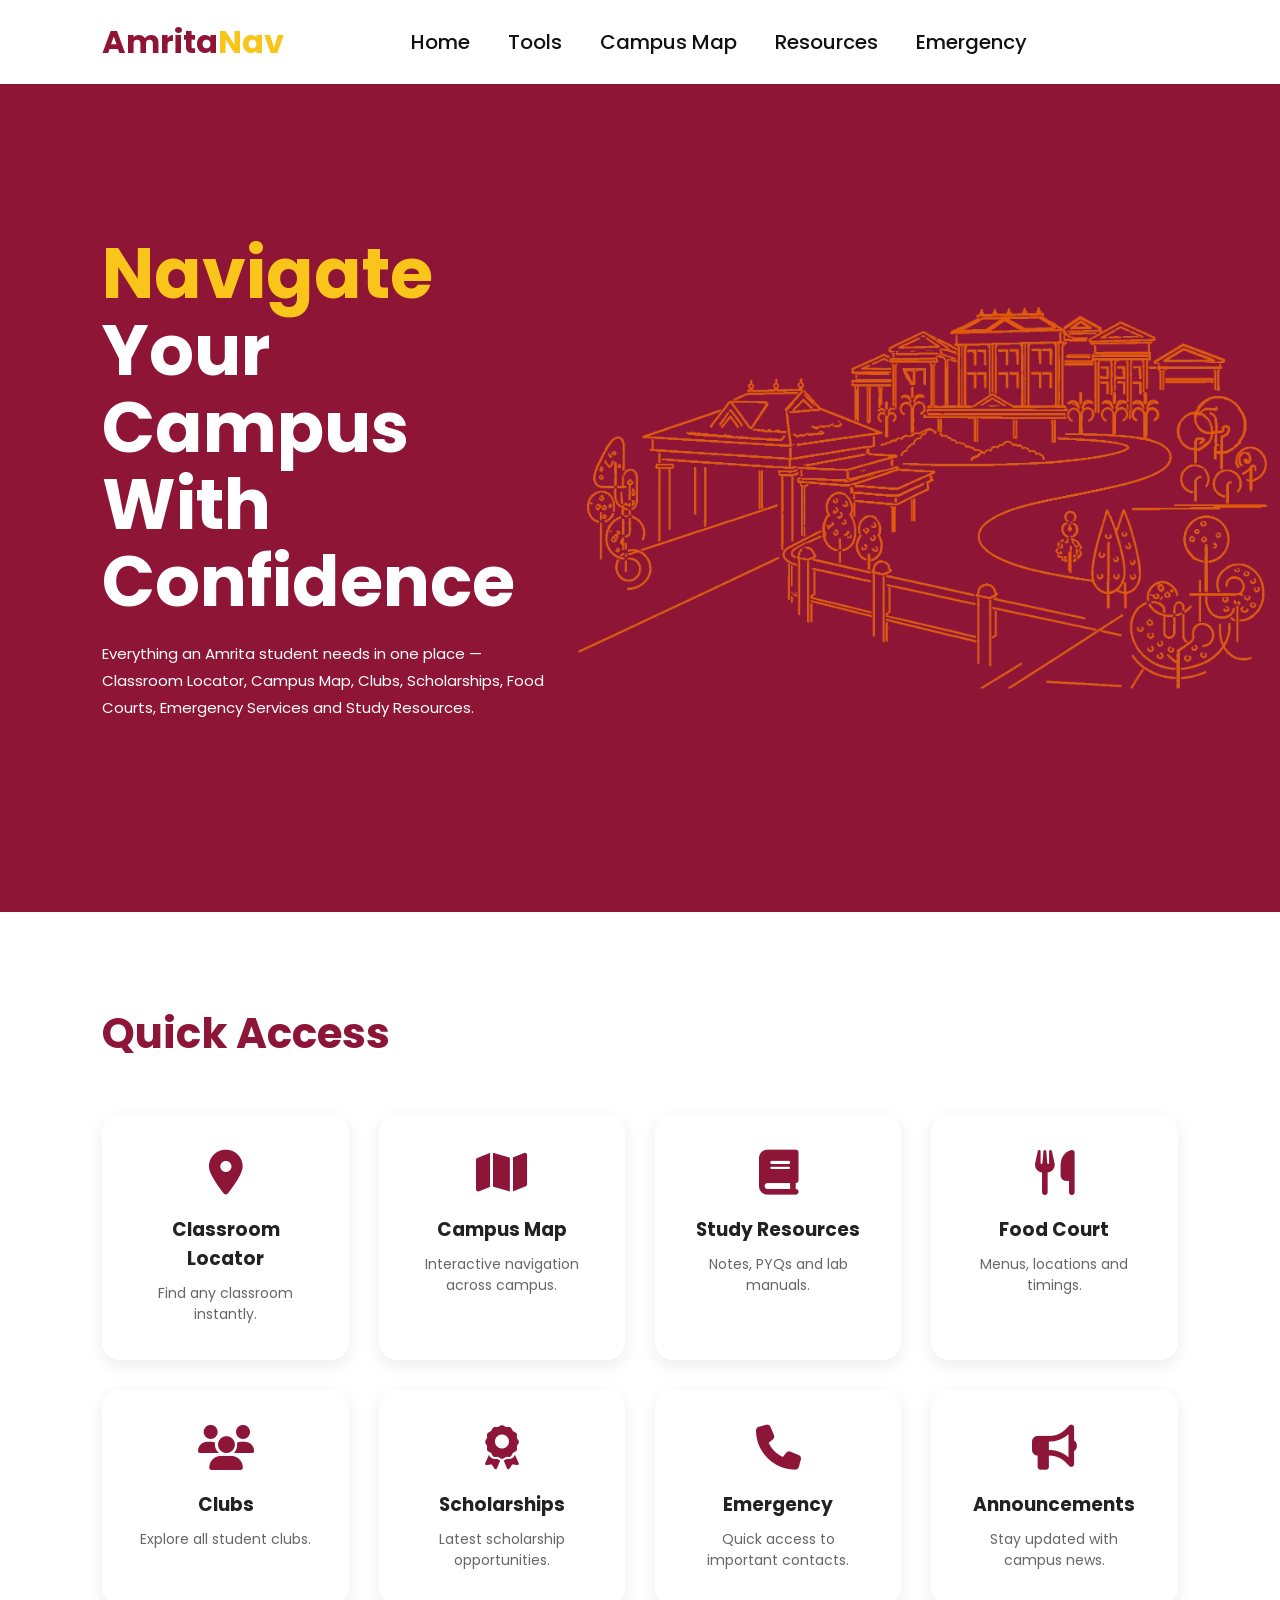
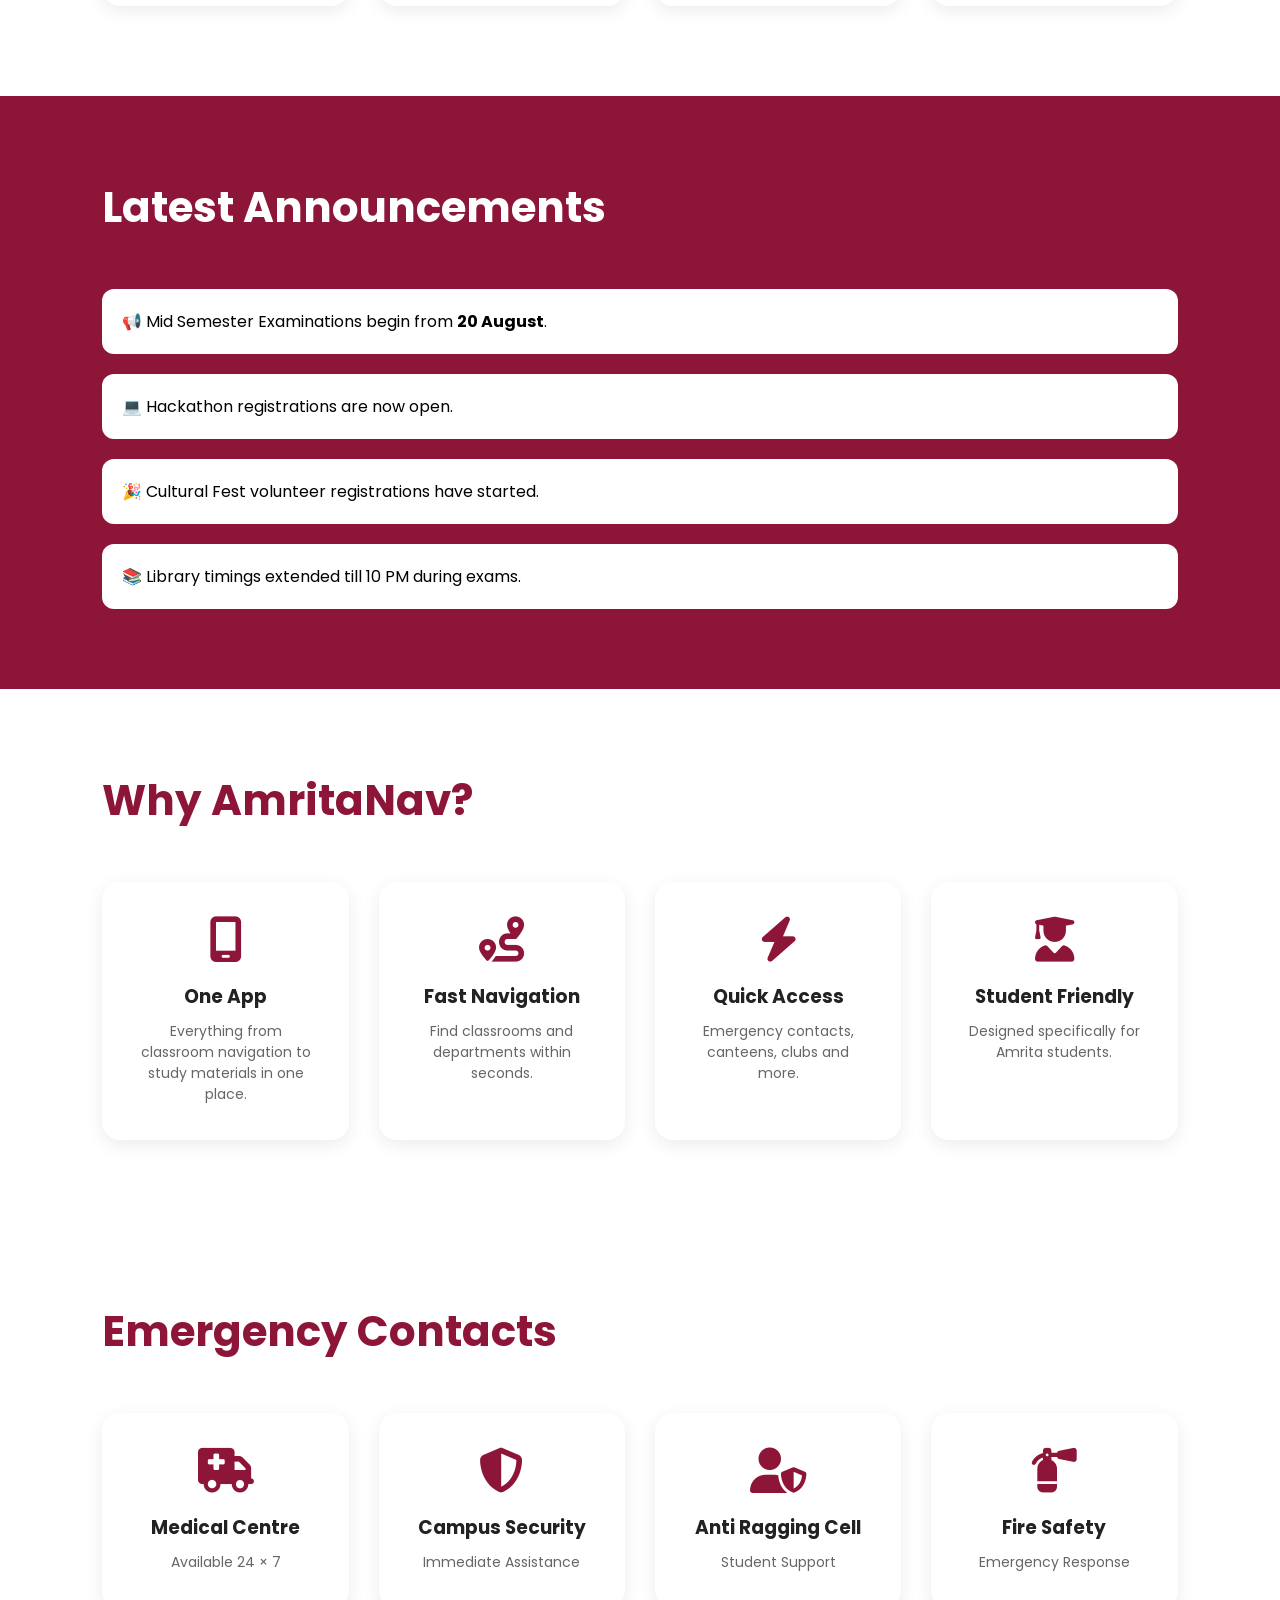
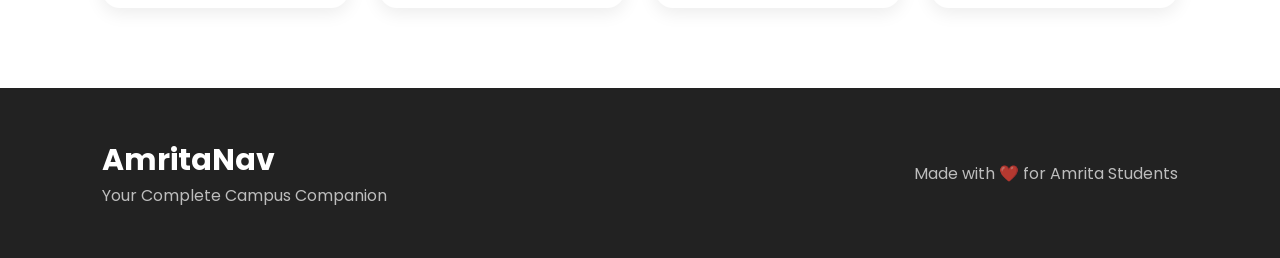
==== commit 0dea6016: "mobile menu aded" ====
--- a/code/index.html
+++ b/code/index.html
@@ -9,6 +9,8 @@
                     <meta name="viewport" content="width=device-width, initial-scale=1.0">
 
                     <title>AmritaNav</title>
+                    <link rel="stylesheet"
+                              href="https://fonts.googleapis.com/css2?family=Material+Symbols+Outlined:opsz,wght,FILL,GRAD@20..48,100..700,0..1,-50..200&icon_names=menuclose" />
 
                     <link rel="preconnect" href="https://fonts.googleapis.com">
 
@@ -34,7 +36,7 @@
 
                               </div>
 
-                              <ul>
+                              <ul id="bigscreenmenu">
 
                                         <li><a href="#">Home</a></li>
 
@@ -49,45 +51,62 @@
                               </ul>
 
                               <div class="icons">
-                                        <i class="fa-solid fa-bell"></i>
-
+                                        <i onclick="openMenu()" class="material-symbols-outlined">menu</i>
+
+
+                              </div>
+                              <div id="mobilemenu">
+                                        <i onclick="closeMenu()" class="material-symbols-outlined">close</i>
+                                        <ul>
+
+                                                  <li><a href="#">Home</a></li>
+
+                                                  <li><a href="./Tools/index.html">Tools</a></li>
+
+                                                  <li><a href="#">Campus Map</a></li>
+
+                                                  <li><a href="#">Resources</a></li>
+
+                                                  <li><a href="#">Emergency</a></li>
+
+                                        </ul>
                               </div>
 
                     </nav>
 
                     <section class="page1">
 
-                              
-
-                                        <div>
-                                                  <h1 class="h1" >
-
-                                                            <Span>Navigate</Span> Your Campus With Confidence
-
-                                                  </h1>
-
-                                                  <p class=" h1">
-
-                                                            Everything an Amrita student needs in one place —
-                                                            Classroom Locator, Campus Map, Clubs,
-                                                            Scholarships, Food Courts, Emergency Services
-                                                            and Study Resources.
-
-                                                  </p>
-                                        </div>
-                                        <div>
-                                                  <img class="Collage" id="Collage" src="./img/Collage.webp" alt="">
-                                        </div>
-
-
-
-                             
+
+
+                              <div>
+                                        <h1 class="h1">
+
+                                                  <Span>Navigate</Span> Your Campus With Confidence
+
+                                        </h1>
+
+                                        <p class=" h1">
+
+                                                  Everything an Amrita student needs in one place —
+                                                  Classroom Locator, Campus Map, Clubs,
+                                                  Scholarships, Food Courts, Emergency Services
+                                                  and Study Resources.
+
+                                        </p>
+                              </div>
+                              <div>
+                                        <img class="Collage" id="Collage" src="./img/Collage.webp" alt="">
+                              </div>
+
+
+
+
 
                     </section>
 
                     <section class="page2">
 
-                              <h2 class="title">
+                              <h2 class="title h1">
 
                                         Quick Access
 
--- a/code/style.css
+++ b/code/style.css
@@ -73,7 +73,7 @@
 
 }
 
-nav ul {
+nav #bigscreenmenu {
 
           display: flex;
           list-style: none;
@@ -81,13 +81,13 @@
 
 }
 
-nav ul li {
+nav #bigscreenmenu li {
 
           position: relative;
 
 }
 
-nav ul a {
+nav #bigscreenmenu a {
           color: var(--black);
           font-weight: 500;
           text-decoration: none;
@@ -96,13 +96,13 @@
 
 }
 
-nav ul a:hover {
+nav #bigscreenmenu a:hover {
 
           color: var(--primary);
 
 }
 
-nav ul li::after {
+nav #bigscreenmenu li::after {
 
           content: "";
 
@@ -122,14 +122,14 @@
 
 }
 
-nav ul li:hover::after {
+nav #bigscreenmenu li:hover::after {
 
           width: 100%;
 
 }
 
 .icons {
-
+          visibility: hidden;
           display: flex;
           gap: 20px;
           font-size: 20px;
@@ -137,9 +137,42 @@
 
 }
 
+#mobilemenu {
+          text-align: right;
+          padding: 40px 8%;
+          z-index: 9999;
+          display: block;
+          top: 0;
+          right: 0;
+          position: absolute;
+          background: white;
+          width: 100%;
+          height: 100%;
+}
+#mobilemenu i {
+          justify-self: end;
+          align-self: flex-end;
+
+}
+#mobilemenu ul {
+          text-align: left;
+          padding: 80px 8%;
+          display: flex;
+          flex-direction: column;
+          list-style: none;
+          gap: 38px;
+
+}
+
+#mobilemenu ul a {
+          text-decoration: none;
+          color: var(--black);
+
+}
+
 .page1 {
           gap: 30px;
-          height: 92vh;
+          height: 92dvh;
           background: #8f1537;
 
           background-size: cover;
@@ -174,7 +207,7 @@
 
 
 .page1 img {
-          width: 55vw;
+          width: 55dvw;
           transition: .6s;
 }
 
@@ -203,9 +236,8 @@
 
 
 .page2 {
-          height: 100vh;
           padding: 90px 8%;
-
+          box-sizing: border-box
 }
 
 .title {
@@ -263,7 +295,6 @@
 }
 
 .page3 {
-          height: 100vh;
 
           background: #8C1538;
           color: white;
@@ -311,7 +342,7 @@
 
 @media(max-width:900px) {
           .page1 {
-
+                    padding: 0px;
                     display: grid;
                     grid-template-columns: 1fr;
 
@@ -323,15 +354,18 @@
 
           }
 
-          .page1 >div:nth-child(2) {
-                  display: flex;
+          .page1>div:nth-child(1) {
+                    padding: 90px 8%;
           }
 
           .page1 img {
-                    width: 100vw;
-          }
-
-          nav ul {
+                    width: 100dvw;
+          }
+          .icons{
+                    visibility: visible;
+          }
+
+          nav #bigscreenmenu {
 
                     display: none;
 
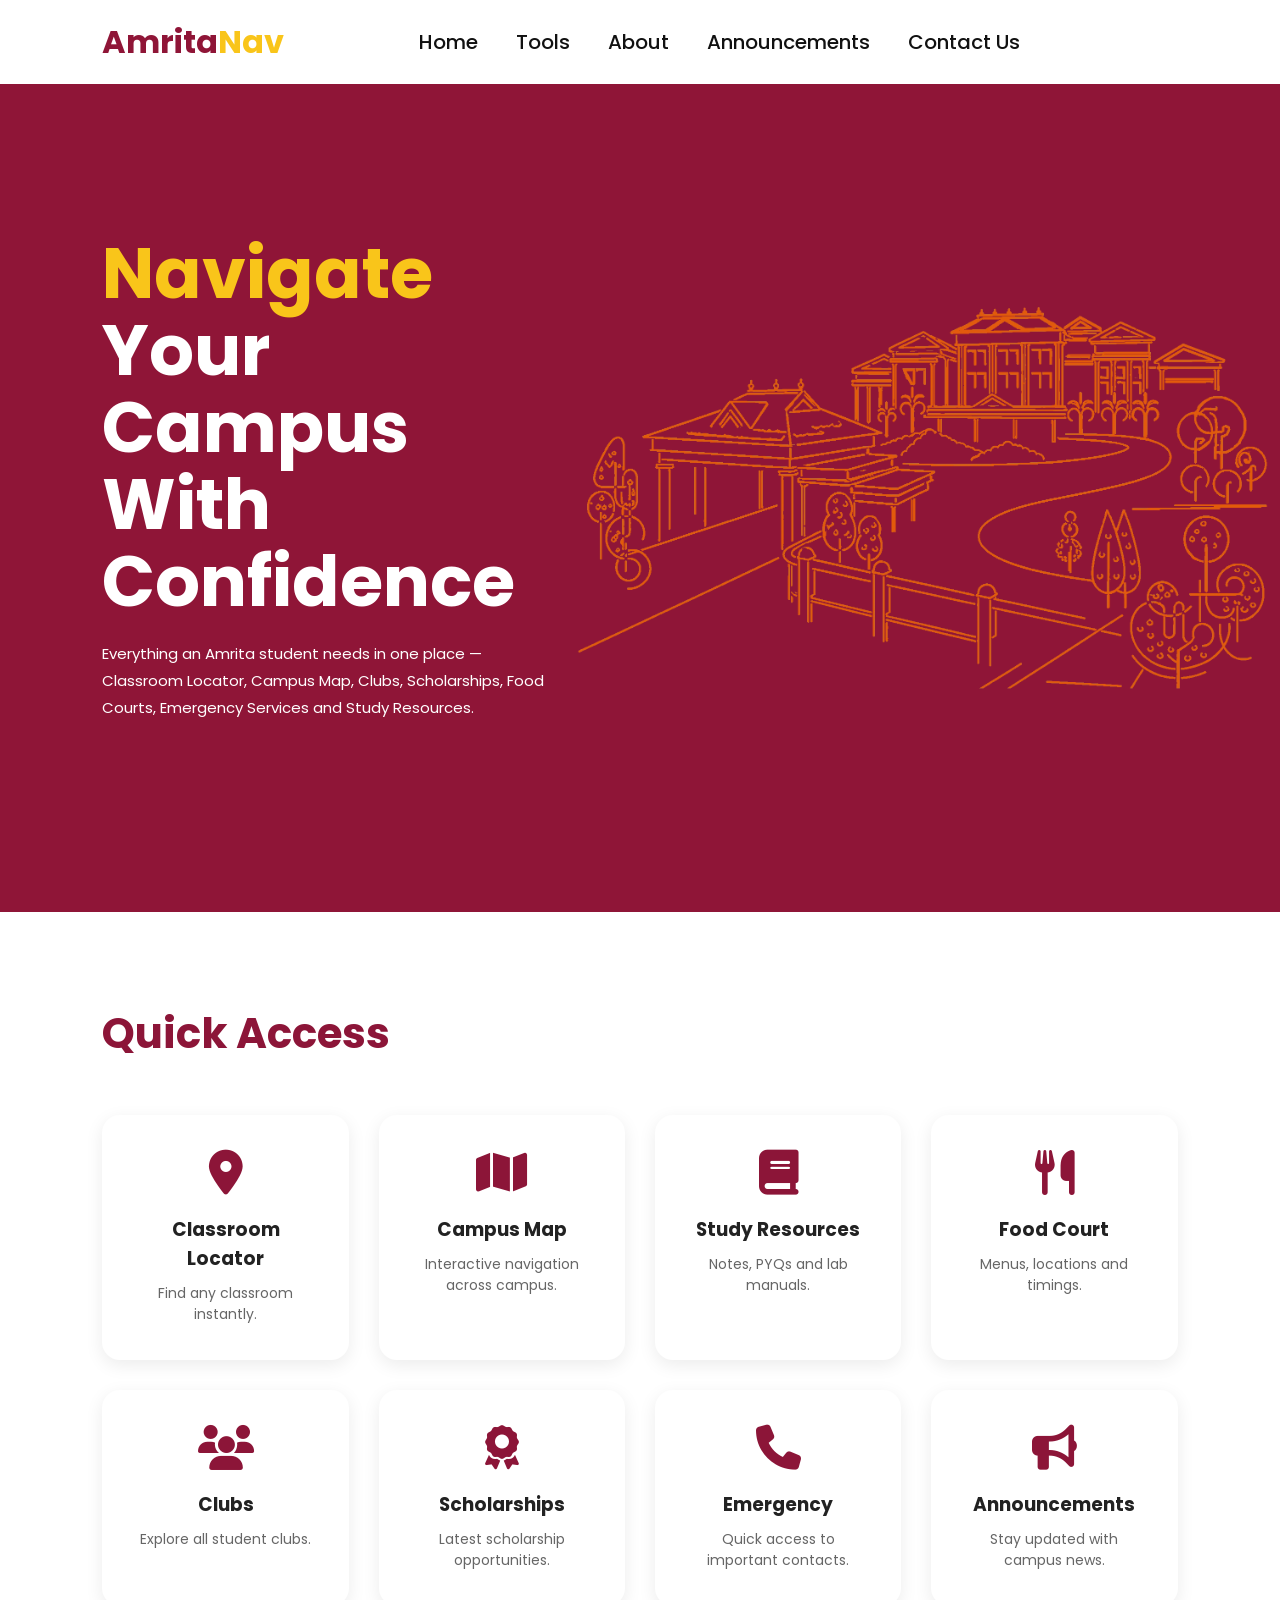
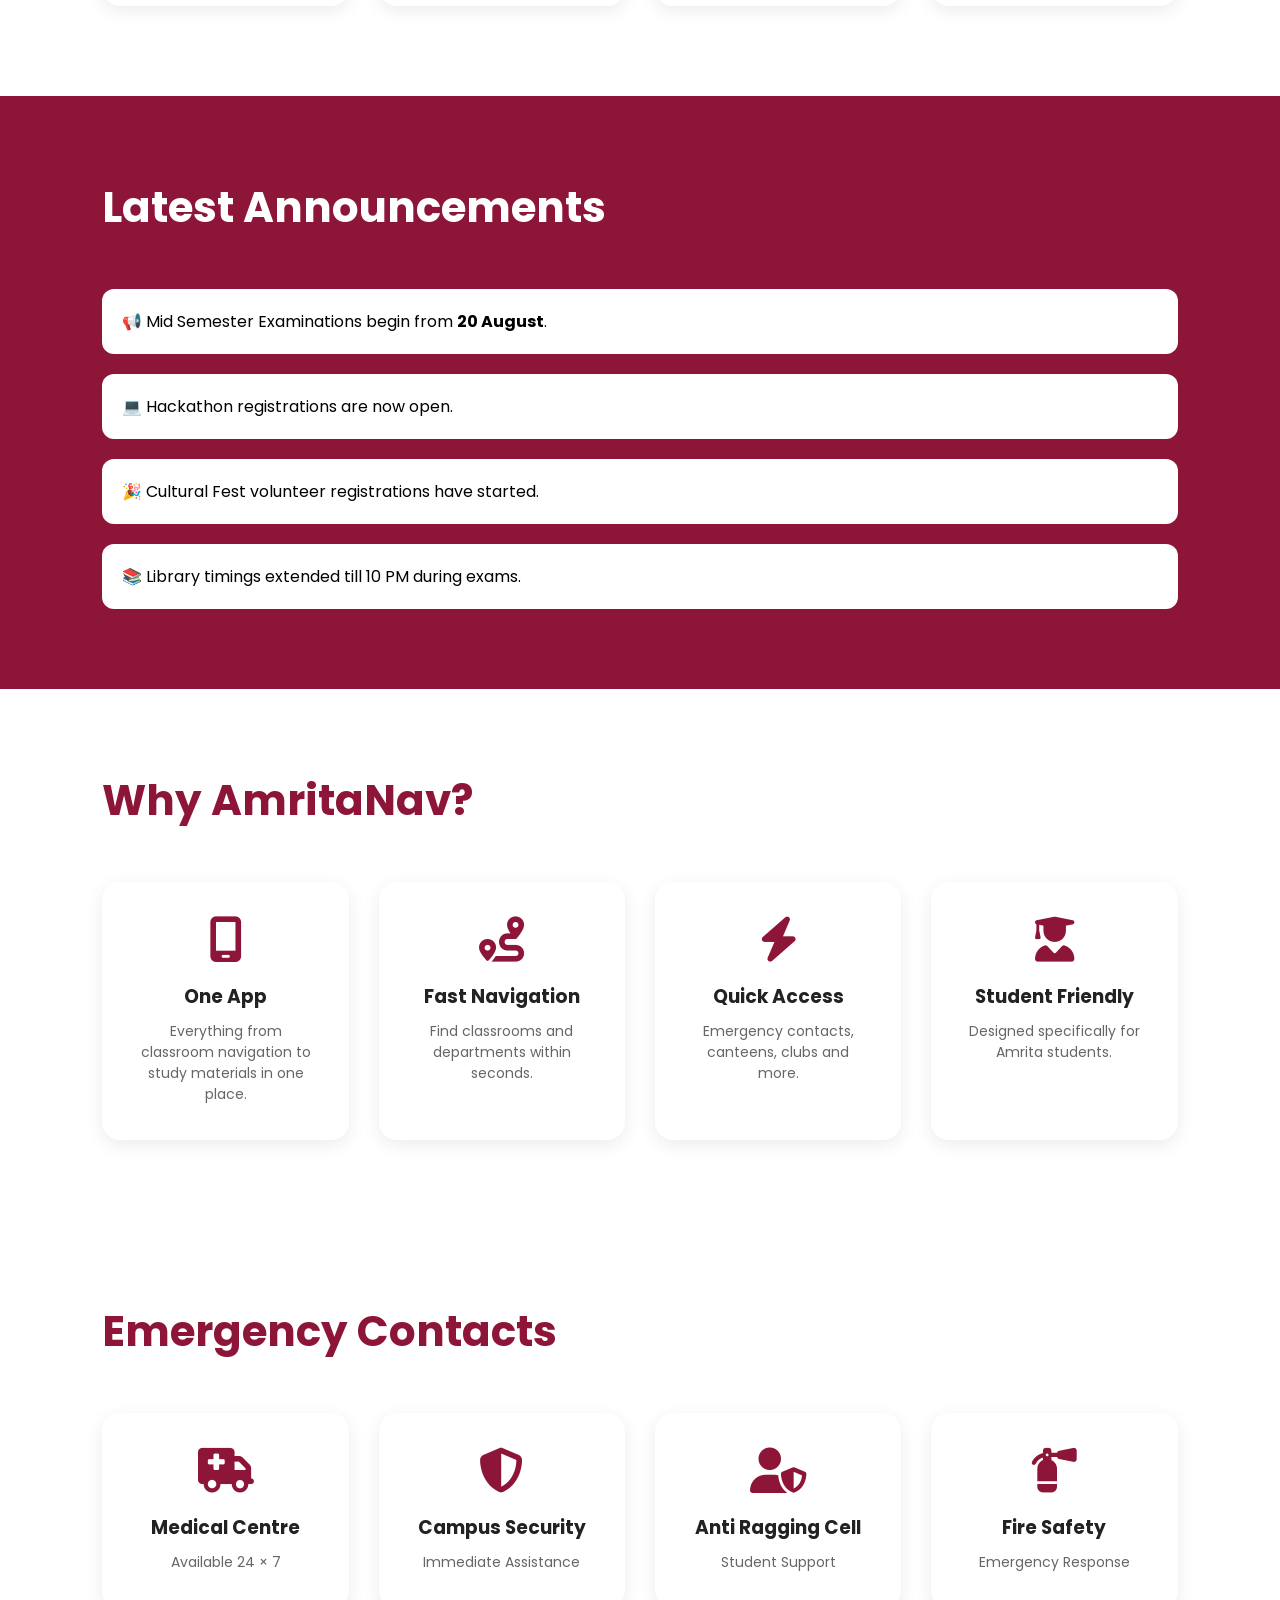
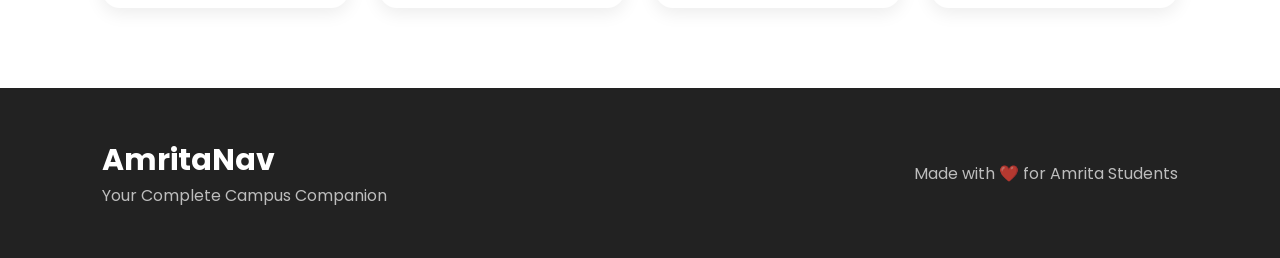
==== commit 7d1af33e: "path link added" ====
--- a/code/index.html
+++ b/code/index.html
@@ -42,11 +42,11 @@
 
                                         <li><a href="./Tools/index.html">Tools</a></li>
 
-                                        <li><a href="#">Campus Map</a></li>
-
-                                        <li><a href="#">Resources</a></li>
-
-                                        <li><a href="#">Emergency</a></li>
+                                        <li><a href="./About/index.html">About</a></li>
+
+                                        <li><a href="./Announcements/index.html">Announcements</a></li>
+
+                                        <li><a href="./Contact us/index.html">Contact Us</a></li>
 
                               </ul>
 
@@ -59,15 +59,15 @@
                                         <i onclick="closeMenu()" class="material-symbols-outlined">close</i>
                                         <ul>
 
-                                                  <li><a href="#">Home</a></li>
-
-                                                  <li><a href="./Tools/index.html">Tools</a></li>
-
-                                                  <li><a href="#">Campus Map</a></li>
-
-                                                  <li><a href="#">Resources</a></li>
-
-                                                  <li><a href="#">Emergency</a></li>
+                                                  <a href="#">Home</a>
+
+                                                  <a href="./Tools/index.html">Tools</a>
+
+                                                  <a href="#">About</a>
+
+                                                  <a href="#">Resources</a>
+
+                                                  <a href="#">Contact Us</a>
 
                                         </ul>
                               </div>
@@ -79,13 +79,13 @@
 
 
                               <div>
-                                        <h1 class="h1">
+                                        <h1 class="slidIn">
 
                                                   <Span>Navigate</Span> Your Campus With Confidence
 
                                         </h1>
 
-                                        <p class=" h1">
+                                        <p class=" slidIn">
 
                                                   Everything an Amrita student needs in one place —
                                                   Classroom Locator, Campus Map, Clubs,
@@ -106,7 +106,7 @@
 
                     <section class="page2">
 
-                              <h2 class="title h1">
+                              <h2 class="title ">
 
                                         Quick Access
 
@@ -197,7 +197,7 @@
 
                     <section class="page3">
 
-                              <h2 class="title" style="color:white;">
+                              <h2 class="title slidIn" style="color:white;">
 
                                         Latest Announcements
 
@@ -231,7 +231,7 @@
 
                     <section class="page4">
 
-                              <h2 class="title">
+                              <h2 class="title slidIn">
 
                                         Why AmritaNav?
 
@@ -306,7 +306,7 @@
 
                     <section class="page4" style="background:white;">
 
-                              <h2 class="title">
+                              <h2 class="title slidIn">
 
                                         Emergency Contacts
 
--- a/code/style.css
+++ b/code/style.css
@@ -46,8 +46,6 @@
 }
 
 nav {
-
-
           width: 100%;
           background: var(--white);
           display: flex;
@@ -60,7 +58,6 @@
 }
 
 .logo {
-
           font-size: 32px;
           font-weight: 700;
           color: var(--primary);
@@ -68,13 +65,11 @@
 }
 
 .logo span {
-
           color: #f9c51a;
 
 }
 
 nav #bigscreenmenu {
-
           display: flex;
           list-style: none;
           gap: 38px;
@@ -82,7 +77,6 @@
 }
 
 nav #bigscreenmenu li {
-
           position: relative;
 
 }
@@ -97,33 +91,22 @@
 }
 
 nav #bigscreenmenu a:hover {
-
           color: var(--primary);
 
 }
 
 nav #bigscreenmenu li::after {
-
           content: "";
-
           position: absolute;
-
           left: 0;
-
           bottom: -8px;
-
           width: 0;
-
           height: 2px;
-
           background: var(--primary);
-
           transition: .3s;
-
 }
 
 nav #bigscreenmenu li:hover::after {
-
           width: 100%;
 
 }
@@ -133,15 +116,15 @@
           display: flex;
           gap: 20px;
           font-size: 20px;
-          color: #8f1537;
+          color: var(--primary);
 
 }
 
 #mobilemenu {
+          display: none;
           text-align: right;
           padding: 40px 8%;
           z-index: 9999;
-          display: block;
           top: 0;
           right: 0;
           position: absolute;
@@ -149,11 +132,12 @@
           width: 100%;
           height: 100%;
 }
+
 #mobilemenu i {
           justify-self: end;
           align-self: flex-end;
-
-}
+}
+
 #mobilemenu ul {
           text-align: left;
           padding: 80px 8%;
@@ -164,9 +148,19 @@
 
 }
 
+
+
 #mobilemenu ul a {
+          border-radius: 5px;
+          height: 40px;
+          display: flex;
+          justify-content: center;
+          align-items: center;
+          font-size: large;
           text-decoration: none;
-          color: var(--black);
+          background:var(--primary);
+
+          color: var(--white);
 
 }
 
@@ -361,7 +355,8 @@
           .page1 img {
                     width: 100dvw;
           }
-          .icons{
+
+          .icons {
                     visibility: visible;
           }
 
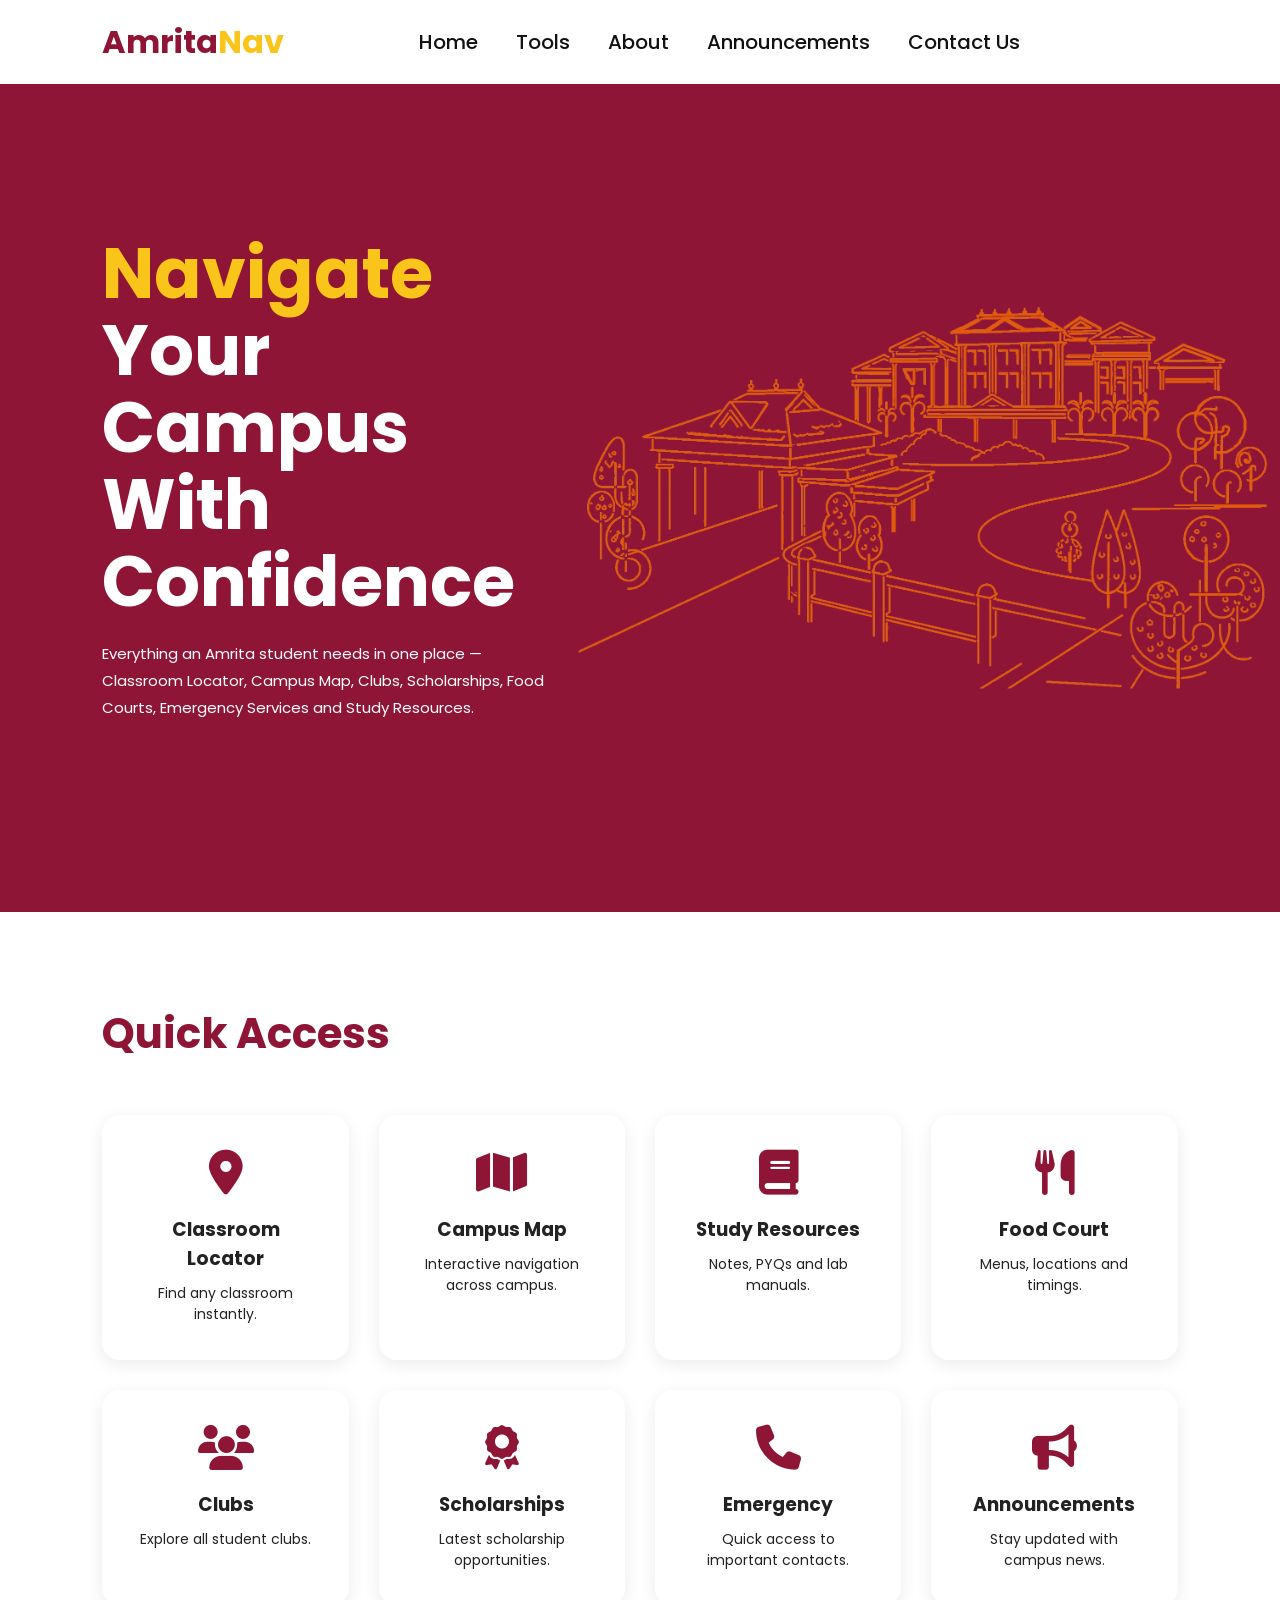
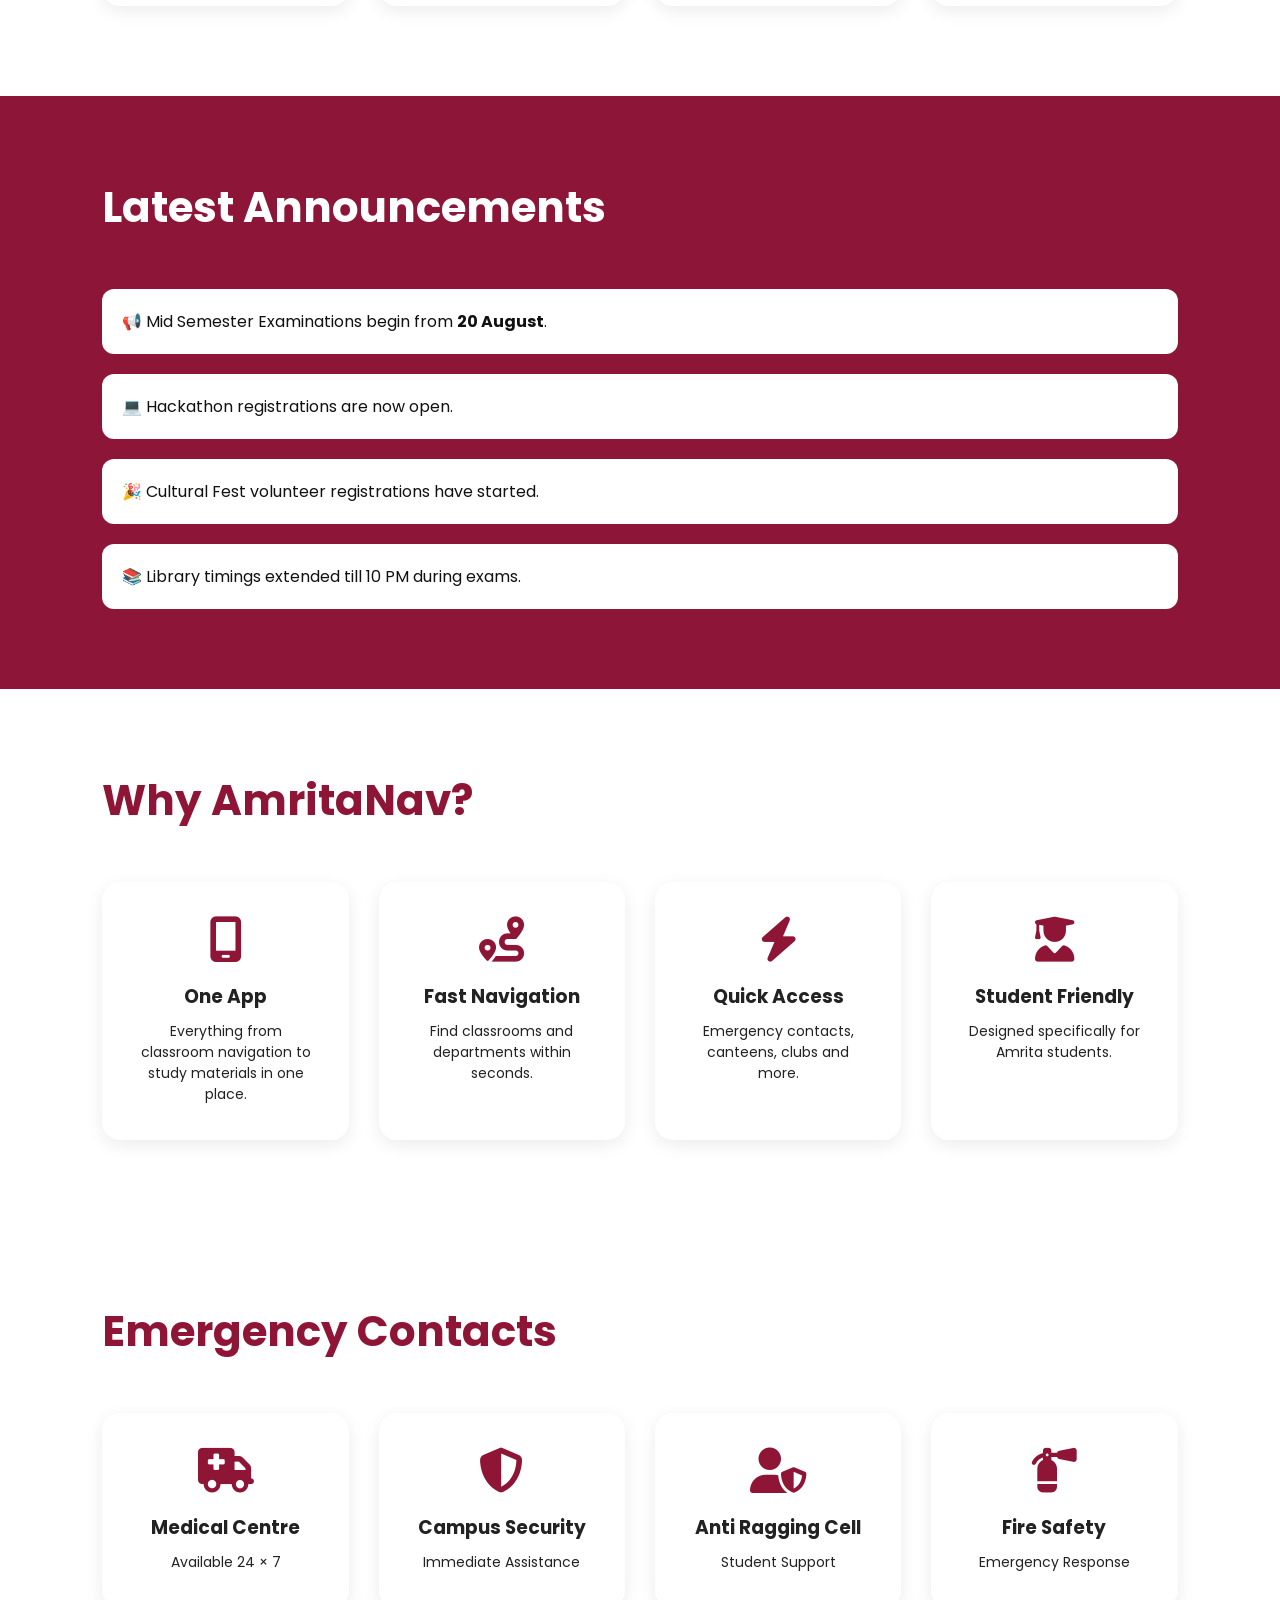
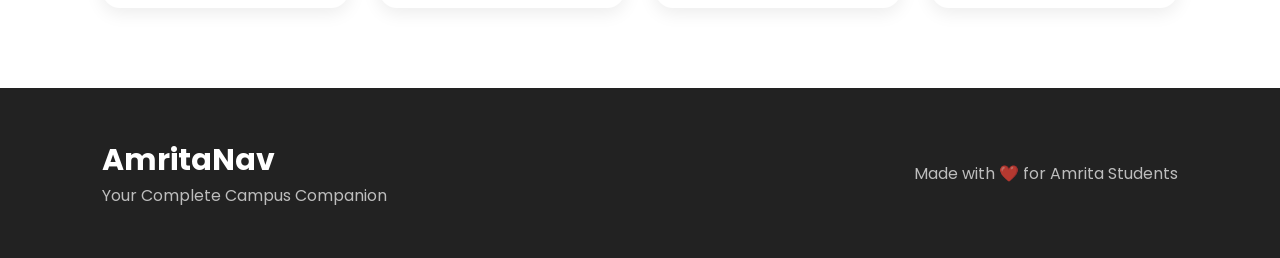
==== commit 3ba487c0: "Tools page updated" ====
--- a/code/index.html
+++ b/code/index.html
@@ -26,7 +26,7 @@
 
           </head>
 
-          <body data-theme="light">
+          <body >
 
                     <nav class=" element">
 
@@ -38,15 +38,15 @@
 
                               <ul id="bigscreenmenu">
 
-                                        <li><a href="#">Home</a></li>
-
-                                        <li><a href="./Tools/index.html">Tools</a></li>
-
-                                        <li><a href="./About/index.html">About</a></li>
-
-                                        <li><a href="./Announcements/index.html">Announcements</a></li>
-
-                                        <li><a href="./Contact us/index.html">Contact Us</a></li>
+                                        <li><a href="https://amritanav.vercel.app/">Home</a></li>
+
+                                        <li><a href="https://amritanav.vercel.app/Tools/index.html">Tools</a></li>
+
+                                        <li><a href="https://amritanav.vercel.app/About/index.html">About</a></li>
+
+                                        <li><a href="https://amritanav.vercel.app/Announcements/index.html">Announcements</a></li>
+
+                                        <li><a href="https://amritanav.vercel.app/Contact%20us/index.html">Contact Us</a></li>
 
                               </ul>
 
@@ -59,15 +59,11 @@
                                         <i onclick="closeMenu()" class="material-symbols-outlined">close</i>
                                         <ul>
 
-                                                  <a href="#">Home</a>
-
-                                                  <a href="./Tools/index.html">Tools</a>
-
-                                                  <a href="#">About</a>
-
-                                                  <a href="#">Resources</a>
-
-                                                  <a href="#">Contact Us</a>
+                                                  <a href="https://amritanav.vercel.app/">Home</a>
+                                                  <a href="https://amritanav.vercel.app/Tools/index.html">Tools</a>
+                                                  <a href="https://amritanav.vercel.app/About/index.html">About</a>
+                                                  <a href="https://amritanav.vercel.app/Announcements/index.html">Resources</a>
+                                                  <a href="https://amritanav.vercel.app/Contact%20us/index.html">Contact Us</a>
 
                                         </ul>
                               </div>
--- a/code/style.css
+++ b/code/style.css
@@ -1,25 +1,9 @@
-[data-theme="dark"] {
+
+
+* {
           --primary: #8f1537;
           --primary-dark: #6f102a;
-
-          --white: #fff;
-
-          --black: #111;
-
-          --gray: #666;
-
-          --light: #f4f4f4;
-
-          --shadow: 0 12px 35px rgba(0, 0, 0, .08);
-
-          --radius: 18px;
-
-          --transition: .35s ease;
-}
-
-[data-theme="light"] {
-          --primary: #8f1537;
-          --primary-dark: #6f102a;
+          --yellow: #f9c51a;
           --white: #fff;
           --black: #111;
           --gray: #222;
@@ -27,9 +11,6 @@
           --shadow: 0 12px 35px rgba(0, 0, 0, .08);
           --radius: 18px;
           --transition: .35s ease;
-}
-
-* {
           margin: 0;
           padding: 0;
           box-sizing: border-box;
@@ -65,7 +46,7 @@
 }
 
 .logo span {
-          color: #f9c51a;
+          color: var(--yellow);
 
 }
 
@@ -128,7 +109,7 @@
           top: 0;
           right: 0;
           position: absolute;
-          background: white;
+          background: var(--white);
           width: 100%;
           height: 100%;
 }
@@ -158,7 +139,7 @@
           align-items: center;
           font-size: large;
           text-decoration: none;
-          background:var(--primary);
+          background: var(--primary);
 
           color: var(--white);
 
@@ -167,7 +148,7 @@
 .page1 {
           gap: 30px;
           height: 92dvh;
-          background: #8f1537;
+          background: var(--primary);
 
           background-size: cover;
           background-position: center;
@@ -187,7 +168,7 @@
           justify-content: center;
           min-width: 400px;
           max-width: 700px;
-          color: white;
+          color: var(--white);
           place-items: center;
 
 }
@@ -214,7 +195,7 @@
 }
 
 .page1 h1>span {
-          color: #f9c51a;
+          color: var(--yellow);
 
 }
 
@@ -238,7 +219,7 @@
 
           font-size: 42px;
           margin-bottom: 50px;
-          color: #8C1538;
+          color: var(--primary);
 
 }
 
@@ -252,7 +233,7 @@
 
 .card {
 
-          background: white;
+          background: var(--white);
           padding: 35px;
           border-radius: 18px;
           text-align: center;
@@ -270,7 +251,7 @@
 .card i {
 
           font-size: 45px;
-          color: #8C1538;
+          color: var(--primary);
           margin-bottom: 20px;
 
 }
@@ -284,14 +265,14 @@
 .card p {
 
           font-size: 14px;
-          color: #666;
+          color: var(--gray);
 
 }
 
 .page3 {
 
           background: #8C1538;
-          color: white;
+          color: var(--white);
           padding: 80px 8%;
 
 }
@@ -299,7 +280,7 @@
 .notice {
 
           background: white;
-          color: black;
+          color: var(--black);
           padding: 20px;
           border-radius: 12px;
           margin-top: 20px;
@@ -314,7 +295,7 @@
 footer {
 
           background: #222;
-          color: white;
+          color: var(--white);
           padding: 50px 8%;
           display: flex;
           justify-content: space-between;
